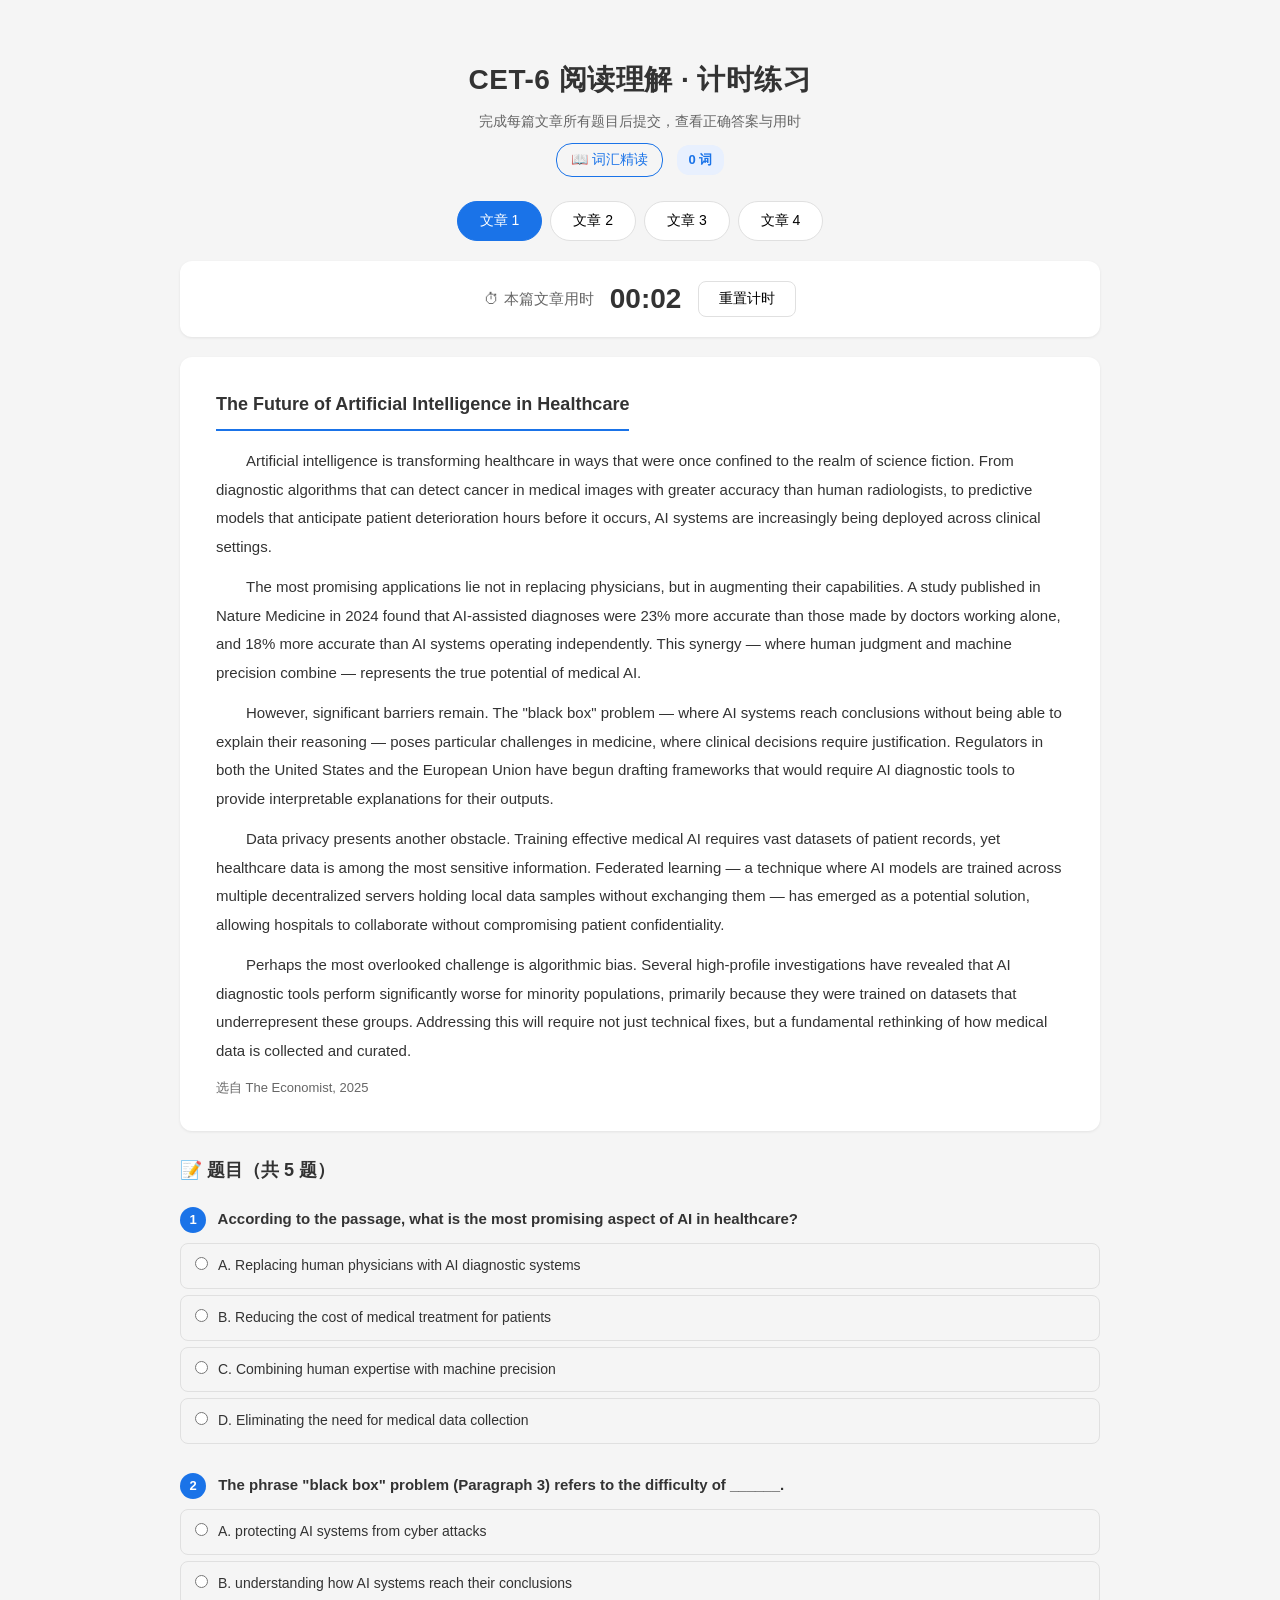
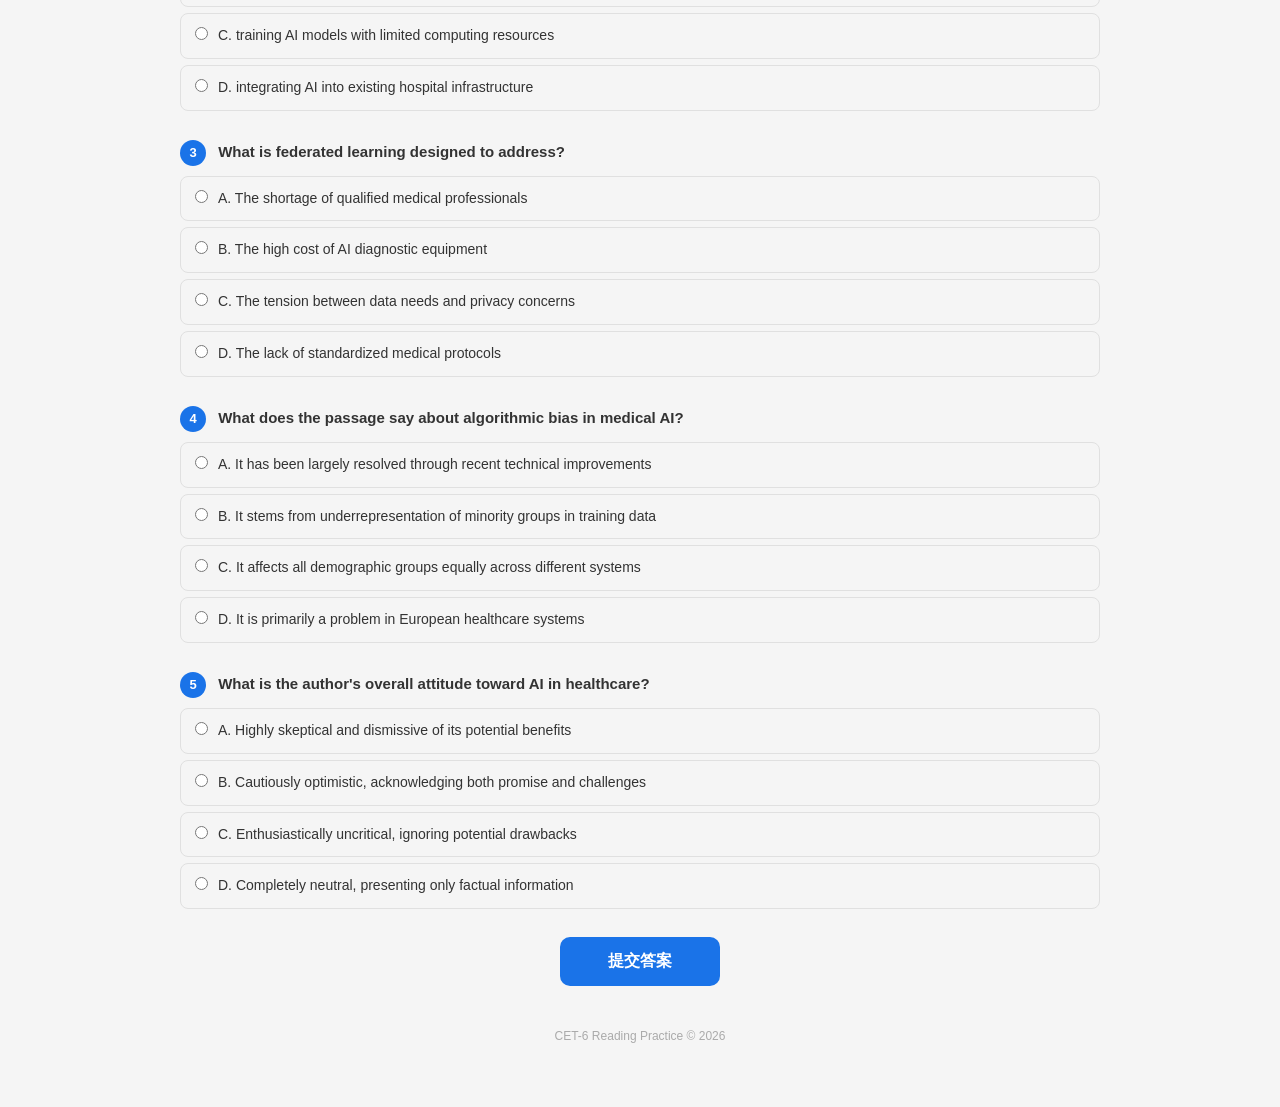
==== index.html @ 647959d6 "CET-6 词汇阅读 + 阅读理解练习 — 18篇文章，生词本，默写引擎" ====
<!DOCTYPE html>
<html lang="zh-CN">
<head>
<meta charset="UTF-8">
<meta name="viewport" content="width=device-width, initial-scale=1.0">
<title>CET-6 阅读理解练习</title>
<link rel="stylesheet" href="common.css">
<style>
  :root {
    --bg: #f5f5f5;
    --card-bg: #ffffff;
    --text: #333333;
    --text-secondary: #666666;
    --border: #e0e0e0;
    --accent: #1a73e8;
    --accent-hover: #1557b0;
    --correct: #0d904f;
    --wrong: #d93025;
    --correct-bg: #e6f4ea;
    --wrong-bg: #fce8e6;
    --timer-bg: #fafafa;
    --shadow: 0 1px 3px rgba(0,0,0,0.08);
    --shadow-lg: 0 4px 16px rgba(0,0,0,0.12);
    --accent-light: #e8f0fe;
    --radius-sm: 8px;
    --transition: 0.15s;
  }

  body {
    font-family: -apple-system, BlinkMacSystemFont, "Segoe UI", "PingFang SC", "Hiragino Sans GB", "Microsoft YaHei", sans-serif;
    background: var(--bg);
    color: var(--text);
    line-height: 1.7;
    min-height: 100vh;
  }

  .container {
    max-width: 960px;
    margin: 0 auto;
    padding: 24px 20px 60px;
  }

  /* Header */
  .header {
    text-align: center;
    padding: 32px 0 24px;
  }
  .header h1 {
    font-size: 28px;
    font-weight: 700;
    color: var(--text);
    letter-spacing: 0.5px;
  }
  .header p {
    color: var(--text-secondary);
    margin-top: 6px;
    font-size: 14px;
  }

  /* Passage Selector */
  .passage-tabs {
    display: flex;
    gap: 8px;
    margin-bottom: 20px;
    flex-wrap: wrap;
    justify-content: center;
  }
  .passage-tab {
    padding: 10px 22px;
    border: 1px solid var(--border);
    border-radius: 20px;
    background: var(--card-bg);
    cursor: pointer;
    font-size: 14px;
    font-weight: 500;
    transition: all 0.15s;
    white-space: nowrap;
  }
  .passage-tab:hover { border-color: var(--accent); color: var(--accent); }
  .passage-tab.active { background: var(--accent); color: #fff; border-color: var(--accent); }
  .passage-tab.done { border-color: var(--correct); color: var(--correct); }
  .passage-tab.done.active { background: var(--correct); color: #fff; border-color: var(--correct); }

  /* Timer Bar */
  .timer-bar {
    display: flex;
    align-items: center;
    justify-content: center;
    gap: 12px;
    padding: 14px 20px;
    background: var(--card-bg);
    border-radius: 12px;
    box-shadow: var(--shadow);
    margin-bottom: 20px;
    font-size: 15px;
    color: var(--text-secondary);
  }
  .timer-bar .time {
    font-size: 28px;
    font-weight: 700;
    color: var(--text);
    font-variant-numeric: tabular-nums;
    min-width: 80px;
    text-align: center;
  }
  .timer-bar .time.warning { color: #e37400; }
  .timer-bar .time.danger { color: var(--wrong); }
  .timer-bar button {
    padding: 8px 20px;
    border: 1px solid var(--border);
    border-radius: 8px;
    background: var(--card-bg);
    cursor: pointer;
    font-size: 14px;
    transition: all 0.15s;
  }
  .timer-bar button:hover { background: #f0f0f0; }
  .timer-bar button.primary {
    background: var(--accent);
    color: #fff;
    border-color: var(--accent);
    font-weight: 600;
  }
  .timer-bar button.primary:hover { background: var(--accent-hover); }

  /* Passage Card */
  .card {
    background: var(--card-bg);
    border-radius: 12px;
    box-shadow: var(--shadow);
    padding: 32px 36px;
    margin-bottom: 24px;
  }
  .card h2 {
    font-size: 18px;
    margin-bottom: 16px;
    color: var(--text);
    border-bottom: 2px solid var(--accent);
    padding-bottom: 10px;
    display: inline-block;
  }
  .passage-text {
    font-size: 15px;
    line-height: 1.9;
    color: var(--text);
  }
  .passage-text p { margin-bottom: 12px; text-indent: 2em; }

  /* Questions */
  .questions-title {
    font-size: 18px;
    font-weight: 700;
    margin-bottom: 20px;
    color: var(--text);
  }
  .question {
    margin-bottom: 28px;
  }
  .question .q-header {
    font-size: 15px;
    font-weight: 600;
    margin-bottom: 10px;
    color: var(--text);
  }
  .question .q-header .q-num {
    display: inline-block;
    width: 26px;
    height: 26px;
    line-height: 26px;
    text-align: center;
    background: var(--accent);
    color: #fff;
    border-radius: 50%;
    font-size: 13px;
    margin-right: 8px;
    vertical-align: middle;
  }
  .options { list-style: none; }
  .options li {
    margin-bottom: 6px;
  }
  .options label {
    display: flex;
    align-items: flex-start;
    padding: 10px 14px;
    border: 1px solid var(--border);
    border-radius: 8px;
    cursor: pointer;
    transition: all 0.12s;
    font-size: 14px;
  }
  .options label:hover { background: #f8f9fa; border-color: #ccc; }
  .options input[type="radio"] { margin-right: 10px; margin-top: 3px; flex-shrink: 0; accent-color: var(--accent); }
  .options input[type="radio"]:checked + span { font-weight: 500; }

  /* Answered states */
  .options label.correct-answer {
    border-color: var(--correct) !important;
    background: var(--correct-bg) !important;
  }
  .options label.wrong-answer {
    border-color: var(--wrong) !important;
    background: var(--wrong-bg) !important;
  }
  .options label.user-wrong {
    border-color: var(--wrong) !important;
    background: var(--wrong-bg) !important;
  }

  /* Result badge */
  .q-result {
    display: inline-block;
    font-size: 12px;
    font-weight: 700;
    margin-left: 8px;
    padding: 2px 10px;
    border-radius: 10px;
  }
  .q-result.correct { color: var(--correct); background: var(--correct-bg); }
  .q-result.wrong { color: var(--wrong); background: var(--wrong-bg); }

  /* Score Summary */
  .score-summary {
    display: none;
    text-align: center;
    padding: 28px;
    margin-bottom: 24px;
    background: var(--card-bg);
    border-radius: 12px;
    box-shadow: var(--shadow);
  }
  .score-summary.show { display: block; }
  .score-summary .big-score {
    font-size: 56px;
    font-weight: 800;
    line-height: 1;
  }
  .score-summary .big-score.good { color: var(--correct); }
  .score-summary .big-score.ok { color: #e37400; }
  .score-summary .big-score.bad { color: var(--wrong); }
  .score-summary .meta {
    margin-top: 8px;
    color: var(--text-secondary);
    font-size: 14px;
  }
  .score-summary .meta span { margin: 0 12px; }

  .disabled-radio { pointer-events: none; }

  .footer {
    text-align: center;
    color: #aaa;
    font-size: 12px;
    margin-top: 40px;
  }

  /* ── Header nav ── */
  .header-nav {
    margin-top: 10px;
    display: flex;
    align-items: center;
    justify-content: center;
    gap: 14px;
  }
  .header-nav a {
    color: var(--accent);
    text-decoration: none;
    font-size: 14px;
    font-weight: 500;
    padding: 4px 14px;
    border: 1px solid var(--accent);
    border-radius: 16px;
    transition: all 0.15s;
  }
  .header-nav a:hover { background: var(--accent); color: #fff; }
  .vocab-badge {
    background: #e8f0fe;
    color: var(--accent);
    font-size: 13px;
    padding: 4px 12px;
    border-radius: 12px;
    font-weight: 600;
  }

  /* ── Vocab-marked words in passages ── */
  .vocab-marked {
    background: #fff9c4;
    border-bottom: 1px dashed #f9a825;
    cursor: pointer;
    padding: 0 1px;
    border-radius: 2px;
    transition: background 0.15s;
  }
  .vocab-marked:hover { background: #fff176; }
</style>
</head>
<body>

<div class="container">
  <div class="header">
    <h1>CET-6 阅读理解 · 计时练习</h1>
    <p>完成每篇文章所有题目后提交，查看正确答案与用时</p>
    <div class="header-nav">
      <a href="cet6-vocabulary.html">📖 词汇精读</a>
      <span class="vocab-badge" id="headerVocabCount">0 词</span>
    </div>
  </div>

  <div class="passage-tabs" id="passageTabs"></div>

  <div class="timer-bar">
    <span>⏱ 本篇文章用时</span>
    <span class="time" id="timer">00:00</span>
    <button id="resetTimerBtn">重置计时</button>
  </div>

  <div id="passageArea"></div>

  <div class="score-summary" id="scoreSummary">
    <div class="big-score" id="bigScore">0/5</div>
    <div class="meta">
      正确率 <span id="accuracy">0%</span>
      <span>|</span>
      用时 <span id="timeUsed">00:00</span>
    </div>
  </div>

  <div id="questionsArea"></div>

  <div style="text-align:center; margin-top: 24px;" id="actionArea">
    <button class="primary" id="submitBtn" style="
      padding: 14px 48px;
      background: var(--accent);
      color: #fff;
      border: none;
      border-radius: 10px;
      font-size: 16px;
      font-weight: 700;
      cursor: pointer;
      transition: all 0.15s;
    " onmouseover="this.style.background='var(--accent-hover)'" onmouseout="this.style.background='var(--accent)'">
      提交答案
    </button>
  </div>

  <div class="footer">CET-6 Reading Practice &copy; 2026</div>

  <!-- Context Menu -->
  <div class="context-menu" id="contextMenu">
    <div class="menu-item" id="menuAddWord">➕ 添加到生词本</div>
    <div class="menu-divider"></div>
    <div class="menu-item" id="menuLookup">🔍 查词典 (必应)</div>
  </div>

  <!-- Toast -->
  <div class="toast" id="toast"></div>
</div>

<script>
// ==================== DATA ====================
const passages = [
  {
    id: 1,
    title: "The Future of Artificial Intelligence in Healthcare",
    source: "选自 The Economist, 2025",
    text: `
      <p>Artificial intelligence is transforming healthcare in ways that were once confined to the realm of science fiction. From diagnostic algorithms that can detect cancer in medical images with greater accuracy than human radiologists, to predictive models that anticipate patient deterioration hours before it occurs, AI systems are increasingly being deployed across clinical settings.</p>
      <p>The most promising applications lie not in replacing physicians, but in augmenting their capabilities. A study published in Nature Medicine in 2024 found that AI-assisted diagnoses were 23% more accurate than those made by doctors working alone, and 18% more accurate than AI systems operating independently. This synergy — where human judgment and machine precision combine — represents the true potential of medical AI.</p>
      <p>However, significant barriers remain. The "black box" problem — where AI systems reach conclusions without being able to explain their reasoning — poses particular challenges in medicine, where clinical decisions require justification. Regulators in both the United States and the European Union have begun drafting frameworks that would require AI diagnostic tools to provide interpretable explanations for their outputs.</p>
      <p>Data privacy presents another obstacle. Training effective medical AI requires vast datasets of patient records, yet healthcare data is among the most sensitive information. Federated learning — a technique where AI models are trained across multiple decentralized servers holding local data samples without exchanging them — has emerged as a potential solution, allowing hospitals to collaborate without compromising patient confidentiality.</p>
      <p>Perhaps the most overlooked challenge is algorithmic bias. Several high-profile investigations have revealed that AI diagnostic tools perform significantly worse for minority populations, primarily because they were trained on datasets that underrepresent these groups. Addressing this will require not just technical fixes, but a fundamental rethinking of how medical data is collected and curated.</p>
    `,
    questions: [
      {
        id: 1,
        stem: "According to the passage, what is the most promising aspect of AI in healthcare?",
        options: [
          "A. Replacing human physicians with AI diagnostic systems",
          "B. Reducing the cost of medical treatment for patients",
          "C. Combining human expertise with machine precision",
          "D. Eliminating the need for medical data collection"
        ],
        answer: 2
      },
      {
        id: 2,
        stem: "The phrase \"black box\" problem (Paragraph 3) refers to the difficulty of ______.",
        options: [
          "A. protecting AI systems from cyber attacks",
          "B. understanding how AI systems reach their conclusions",
          "C. training AI models with limited computing resources",
          "D. integrating AI into existing hospital infrastructure"
        ],
        answer: 1
      },
      {
        id: 3,
        stem: "What is federated learning designed to address?",
        options: [
          "A. The shortage of qualified medical professionals",
          "B. The high cost of AI diagnostic equipment",
          "C. The tension between data needs and privacy concerns",
          "D. The lack of standardized medical protocols"
        ],
        answer: 2
      },
      {
        id: 4,
        stem: "What does the passage say about algorithmic bias in medical AI?",
        options: [
          "A. It has been largely resolved through recent technical improvements",
          "B. It stems from underrepresentation of minority groups in training data",
          "C. It affects all demographic groups equally across different systems",
          "D. It is primarily a problem in European healthcare systems"
        ],
        answer: 1
      },
      {
        id: 5,
        stem: "What is the author's overall attitude toward AI in healthcare?",
        options: [
          "A. Highly skeptical and dismissive of its potential benefits",
          "B. Cautiously optimistic, acknowledging both promise and challenges",
          "C. Enthusiastically uncritical, ignoring potential drawbacks",
          "D. Completely neutral, presenting only factual information"
        ],
        answer: 1
      }
    ]
  },
  {
    id: 2,
    title: "The Decline of Third Places and Modern Loneliness",
    source: "选自 The Atlantic, 2025",
    text: `
      <p>In 1989, sociologist Ray Oldenburg coined the term "third place" to describe social surroundings separate from the two usual social environments of home ("first place") and the workplace ("second place"). These were places like cafes, barbershops, bookstores, pubs, and community centers — locations where people could gather informally, where conversation was the main activity, and where social leveling occurred regardless of status or class.</p>
      <p>Three decades later, third places are in steep decline. The rise of e-commerce has shuttered independent bookstores and record shops. Streaming services have emptied movie theaters. Food delivery apps mean fewer people eat in restaurants. Even coffee shops — perhaps the most resilient third place — have increasingly become spaces where individuals sit alone with laptops, headphones on, functionally alone together.</p>
      <p>The consequences of this decline extend far beyond nostalgia. Research from the Harvard Study of Adult Development, which has tracked participants for over 80 years, consistently identifies social connection as the single strongest predictor of happiness and longevity. A 2023 meta-analysis published in BMC Public Health found that individuals with strong social ties had a 50% higher likelihood of survival over the study periods compared to those with weaker connections — an effect comparable to quitting smoking.</p>
      <p>What makes third places uniquely valuable is their informality. Unlike scheduled social activities — dinner parties, team sports, book clubs — third places require no planning, no invitations, and no obligation. You simply show up. This low barrier to entry makes them especially important for those who might otherwise struggle to maintain social connections: the elderly, newcomers to a city, remote workers, and people living alone.</p>
      <p>Efforts to revive third places have met with mixed success. Some cities have invested in public plazas, community gardens, and pedestrian-friendly streets. Private initiatives, like the "Third Place Project" in Portland, Oregon, offer grants to small businesses that agree to host free community events. But experts argue that the deeper challenge is cultural: in an era of personalized entertainment, on-demand delivery, and digital communication, the simple act of showing up somewhere with no purpose other than being around others has come to feel almost radical.</p>
    `,
    questions: [
      {
        id: 1,
        stem: "According to the passage, which of the following is a defining characteristic of a \"third place\"?",
        options: [
          "A. It requires membership or formal registration",
          "B. It serves as an alternative to the workplace",
          "C. It facilitates informal social interaction across social classes",
          "D. It operates primarily as a commercial establishment"
        ],
        answer: 2
      },
      {
        id: 2,
        stem: "What does the Harvard study suggest about social connection?",
        options: [
          "A. It is less important for health than diet and exercise",
          "B. It is strongly correlated with both happiness and lifespan",
          "C. It primarily benefits older adults rather than younger people",
          "D. It has become more important in the digital age"
        ],
        answer: 1
      },
      {
        id: 3,
        stem: "Why are third places described as having a \"low barrier to entry\"?",
        options: [
          "A. They are typically free of charge for all visitors",
          "B. They require no advance planning, invitations, or obligations",
          "C. They are legally required to be accessible to disabled people",
          "D. They usually offer discounted services to regular customers"
        ],
        answer: 1
      },
      {
        id: 4,
        stem: "What does the author identify as the \"deeper challenge\" in reviving third places?",
        options: [
          "A. Insufficient government funding for public spaces",
          "B. Resistance from commercial property developers",
          "C. A cultural shift toward solitary, on-demand lifestyles",
          "D. The declining population in urban areas"
        ],
        answer: 2
      },
      {
        id: 5,
        stem: "The author mentions coffee shops where people sit \"functionally alone together\" to illustrate ______.",
        options: [
          "A. the failure of modern architecture to promote socializing",
          "B. the transformation of a traditional third place into a solitary space",
          "C. the increasing popularity of remote work in urban areas",
          "D. the economic pressures facing small business owners"
        ],
        answer: 1
      }
    ]
  },
  {
    id: 3,
    title: "The Psychology of Decision Fatigue",
    source: "选自 Scientific American, 2024",
    text: `
      <p>In 2011, researchers at Ben-Gurion University analyzed over 1,100 parole decisions made by Israeli judges and discovered a striking pattern: prisoners who appeared early in the morning were granted parole about 65% of the time, while those who appeared late in the day were paroled at a rate near zero. The deciding factor, the researchers concluded, was not the severity of the crime or the prisoner's behavior, but the judges' mental fatigue.</p>
      <p>This phenomenon, known as decision fatigue, describes the deteriorating quality of decisions made by an individual after a long session of decision-making. Each choice we make — from what to eat for breakfast to whether to approve a budget — depletes a finite cognitive resource. As this resource is exhausted, we begin to either make poor decisions or avoid making decisions altogether, defaulting to the path of least resistance.</p>
      <p>The implications extend far beyond the courtroom. A study of consumer behavior found that shoppers who had already made numerous purchasing decisions performed worse on math tests and were more likely to choose sugary snacks over healthy alternatives. Similarly, executives who schedule important meetings for late afternoon may be unknowingly compromising their judgment on critical business decisions.</p>
      <p>Not all decisions are equally draining. Research distinguishes between "deliberative" decisions, which require careful weighing of trade-offs, and "implemental" decisions, which simply involve executing a previously made choice. It's the former — the decisions that force us to compare options and anticipate consequences — that exact the heaviest cognitive toll.</p>
      <p>Strategies for managing decision fatigue range from the individual to the institutional. On a personal level, establishing routines for low-stakes decisions (what to wear, what to eat) preserves cognitive resources for higher-stakes choices. Some organizations have restructured workflows so that critical decisions are made in the morning when mental energy is highest. Perhaps most effectively, leaders can reduce the total number of decisions they make by delegating, automating, or simply eliminating unnecessary choices — a practice Steve Jobs famously adopted by wearing the same outfit every day.</p>
    `,
    questions: [
      {
        id: 1,
        stem: "What did the Israeli judges study reveal about parole decisions?",
        options: [
          "A. Judges became more lenient as the day progressed",
          "B. The timing of the hearing strongly influenced the outcome",
          "C. Prisoners with longer sentences were more likely to be paroled",
          "D. Morning hearings involved more serious criminal cases"
        ],
        answer: 1
      },
      {
        id: 2,
        stem: "The passage suggests that when people experience decision fatigue, they tend to ______.",
        options: [
          "A. seek advice from others before making choices",
          "B. make faster but equally accurate decisions",
          "C. either make poor choices or avoid deciding altogether",
          "D. become more analytical about their remaining options"
        ],
        answer: 2
      },
      {
        id: 3,
        stem: "What is the difference between \"deliberative\" and \"implemental\" decisions?",
        options: [
          "A. Deliberative decisions are made by groups, implemental by individuals",
          "B. Deliberative decisions involve weighing trade-offs, implemental ones execute prior choices",
          "C. Deliberative decisions are more common in business, implemental in daily life",
          "D. Deliberative decisions are faster to make than implemental ones"
        ],
        answer: 1
      },
      {
        id: 4,
        stem: "The example of Steve Jobs wearing the same outfit every day demonstrates ______.",
        options: [
          "A. the importance of personal branding in leadership",
          "B. a strategy to eliminate unnecessary daily decisions",
          "C. the negative effects of decision fatigue on creativity",
          "D. an unusual personal habit with no practical benefit"
        ],
        answer: 1
      },
      {
        id: 5,
        stem: "Which of the following best summarizes the main idea of the passage?",
        options: [
          "A. Judges should be required to take more breaks during working hours",
          "B. Decision-making ability is a fixed trait that cannot be improved",
          "C. The quality of decisions deteriorates with mental fatigue, but strategies exist to manage this",
          "D. Important decisions should always be delegated to multiple people"
        ],
        answer: 2
      }
    ]
  },
  {
    id: 4,
    title: "Rewilding: Letting Nature Heal Itself",
    source: "选自 National Geographic, 2025",
    text: `
      <p>In 1995, eight wolves were released into Yellowstone National Park after a 70-year absence. What happened next surprised even the ecologists who had lobbied for the reintroduction. The wolves not only controlled the elk population — which had been overgrazing the park's vegetation — but triggered a cascade of ecological changes that transformed the entire landscape. Riverbank trees regenerated, stabilizing eroding streams. Beavers returned, building dams that created wetland habitats. Bird species that had not been seen in decades reappeared.</p>
      <p>This dramatic recovery exemplifies the philosophy of rewilding: the large-scale restoration of ecosystems to the point where nature can take care of itself. Unlike traditional conservation, which often focuses on preserving specific species or habitats in their current state, rewilding aims to restore natural processes — predation, migration, flooding, fire — and then step back.</p>
      <p>Europe has emerged as an unexpected leader in rewilding. Since 2000, the continent has gained an area of wild land larger than Portugal, much of it on abandoned farmland. In Romania's Carpathian Mountains, the largest population of European bison — a species that nearly went extinct in the 1920s — now roams freely. In Croatia, the removal of dams along the Mrežnica River has revived fish populations and attracted tourists to what was a declining rural region.</p>
      <p>Yet rewilding is not without controversy. Farmers in several European countries have protested the return of wolves, which occasionally prey on livestock. In Scotland, proposals to reintroduce lynx have faced fierce opposition from sheep farmers. Proponents argue that compensation schemes and improved livestock protection can mitigate these conflicts, but the tension between agricultural interests and ecological restoration remains a persistent challenge.</p>
      <p>The most ambitious rewilding proposals go beyond individual species reintroduction. Pleistocene rewilding advocates for restoring ecosystems to their pre-human state by introducing proxy species — close relatives or ecological equivalents of extinct megafauna. A controversial proposal to introduce African elephants and lions to parts of the American Great Plains as proxies for mammoths and saber-toothed cats has been debated in conservation circles for decades. While most ecologists view such proposals as impractical and risky, they reflect a provocative question at the heart of the rewilding movement: how far back should we turn the ecological clock?</p>
    `,
    questions: [
      {
        id: 1,
        stem: "What was an unexpected result of reintroducing wolves to Yellowstone?",
        options: [
          "A. The wolf population grew too quickly to be managed",
          "B. The elk population migrated out of the park entirely",
          "C. A chain of ecological improvements transformed the landscape",
          "D. Tourism to the park declined due to safety concerns"
        ],
        answer: 2
      },
      {
        id: 2,
        stem: "How does rewilding differ from traditional conservation, according to the passage?",
        options: [
          "A. Rewilding focuses on individual species rather than entire ecosystems",
          "B. Rewilding aims to restore natural processes and then let nature self-manage",
          "C. Rewilding requires more ongoing human intervention than traditional methods",
          "D. Rewilding is primarily concerned with preserving genetic diversity"
        ],
        answer: 1
      },
      {
        id: 3,
        stem: "What evidence does the passage provide of rewilding's success in Europe?",
        options: [
          "A. The complete elimination of human-wildlife conflicts",
          "B. An increase in wild land area and the recovery of species like the European bison",
          "C. The replacement of traditional farming with wildlife tourism",
          "D. The reintroduction of large predators to every European country"
        ],
        answer: 1
      },
      {
        id: 4,
        stem: "What is the main source of opposition to rewilding mentioned in the passage?",
        options: [
          "A. Scientific skepticism about ecological theories",
          "B. Lack of government funding for restoration projects",
          "C. Conflicts with agricultural and farming interests",
          "D. International disagreements over land ownership"
        ],
        answer: 2
      },
      {
        id: 5,
        stem: "The author mentions the proposal to introduce African elephants to the American Great Plains as an example of ______.",
        options: [
          "A. a practical and widely supported rewilding initiative",
          "B. a controversial idea that pushes rewilding philosophy to its extreme",
          "C. a successful case study in Pleistocene rewilding",
          "D. the type of project most ecologists enthusiastically endorse"
        ],
        answer: 1
      }
    ]
  }
];

// ==================== STATE ====================
let currentPassageIdx = 0;
let timers = passages.map(() => ({ seconds: 0, running: false, interval: null }));
let submitted = passages.map(() => false);
let userAnswers = passages.map(() => ({}));

// ==================== RENDER ====================
const passageTabs = document.getElementById('passageTabs');
const passageArea = document.getElementById('passageArea');
const questionsArea = document.getElementById('questionsArea');
const timerEl = document.getElementById('timer');
const submitBtn = document.getElementById('submitBtn');
const scoreSummary = document.getElementById('scoreSummary');
const actionArea = document.getElementById('actionArea');

function renderTabs() {
  passageTabs.innerHTML = passages.map((p, i) => {
    let cls = 'passage-tab';
    if (i === currentPassageIdx) cls += ' active';
    if (submitted[i]) cls += ' done';
    return `<button class="${cls}" data-idx="${i}">${submitted[i] ? '✓ ' : ''}文章 ${i + 1}</button>`;
  }).join('');
}

function formatTime(seconds) {
  const m = Math.floor(seconds / 60);
  const s = seconds % 60;
  return String(m).padStart(2, '0') + ':' + String(s).padStart(2, '0');
}

function renderPassage() {
  const p = passages[currentPassageIdx];
  passageArea.innerHTML = `
    <div class="card">
      <h2>${p.title}</h2>
      <div class="passage-text">${p.text.trim()}</div>
      <p style="margin-top:12px; color:var(--text-secondary); font-size:13px;">${p.source}</p>
    </div>
  `;
}

function renderQuestions() {
  const p = passages[currentPassageIdx];
  const saved = userAnswers[currentPassageIdx];
  const done = submitted[currentPassageIdx];

  if (done) {
    // Show questions with correct/incorrect highlighting
    questionsArea.innerHTML = `
      <div class="questions-title">📝 题目（共 ${p.questions.length} 题）</div>
      ${p.questions.map((q, qi) => {
        const userAns = saved[q.id];
        const correct = p.questions[qi].answer;
        const isCorrect = userAns === correct;
        return `
          <div class="question">
            <div class="q-header">
              <span class="q-num">${qi + 1}</span>
              ${q.stem}
              <span class="q-result ${isCorrect ? 'correct' : 'wrong'}">${isCorrect ? '✓ 正确' : '✗ 错误'}</span>
            </div>
            <ul class="options disabled-radio">
              ${q.options.map((opt, oi) => {
                let cls = '';
                if (oi === correct) cls = 'correct-answer';
                if (oi === userAns && !isCorrect) cls = 'user-wrong';
                return `
                  <li>
                    <label class="${cls}">
                      <input type="radio" disabled ${oi === userAns ? 'checked' : ''}>
                      <span>${opt}</span>
                      ${oi === correct ? '<span style="margin-left:auto;font-weight:700;font-size:12px;color:var(--correct)">← 正确答案</span>' : ''}
                    </label>
                  </li>`;
              }).join('')}
            </ul>
          </div>`;
      }).join('')}
    `;
    submitBtn.textContent = '重新作答';
    submitBtn.style.display = 'inline-block';
  } else {
    questionsArea.innerHTML = `
      <div class="questions-title">📝 题目（共 ${p.questions.length} 题）</div>
      ${p.questions.map((q, qi) => `
        <div class="question">
          <div class="q-header">
            <span class="q-num">${qi + 1}</span>
            ${q.stem}
          </div>
          <ul class="options">
            ${q.options.map((opt, oi) => `
              <li>
                <label>
                  <input type="radio" name="q${q.id}" value="${oi}" ${saved[q.id] === oi ? 'checked' : ''} data-qid="${q.id}" data-oidx="${oi}">
                  <span>${opt}</span>
                </label>
              </li>`).join('')}
          </ul>
        </div>
      `).join('')}
    `;
    submitBtn.textContent = '提交答案';
    submitBtn.style.display = 'inline-block';

    // Attach event listeners to radio buttons
    questionsArea.querySelectorAll('input[type="radio"]').forEach(radio => {
      radio.addEventListener('change', function() {
        const qid = parseInt(this.dataset.qid);
        const oidx = parseInt(this.dataset.oidx);
        userAnswers[currentPassageIdx][qid] = oidx;
      });
    });
  }
}

function updateTimerDisplay() {
  const s = timers[currentPassageIdx].seconds;
  timerEl.textContent = formatTime(s);
  timerEl.className = 'time';
  if (s > 900) timerEl.classList.add('danger');      // > 15 min
  else if (s > 600) timerEl.classList.add('warning'); // > 10 min
}

function renderScore() {
  if (!submitted[currentPassageIdx]) {
    scoreSummary.classList.remove('show');
    return;
  }
  const p = passages[currentPassageIdx];
  const saved = userAnswers[currentPassageIdx];
  let correct = 0;
  p.questions.forEach(q => {
    if (saved[q.id] === q.answer) correct++;
  });
  const total = p.questions.length;
  const pct = Math.round((correct / total) * 100);

  scoreSummary.classList.add('show');
  const big = document.getElementById('bigScore');
  big.textContent = correct + '/' + total;
  big.className = 'big-score ' + (pct >= 80 ? 'good' : pct >= 60 ? 'ok' : 'bad');
  document.getElementById('accuracy').textContent = pct + '%';
  document.getElementById('timeUsed').textContent = formatTime(timers[currentPassageIdx].seconds);
}

function renderAll() {
  renderTabs();
  renderPassage();
  renderQuestions();
  updateTimerDisplay();
  renderScore();
}

// ==================== TIMER ====================
function startTimer(idx) {
  if (timers[idx].running) return;
  timers[idx].running = true;
  timers[idx].interval = setInterval(() => {
    timers[idx].seconds++;
    if (idx === currentPassageIdx) updateTimerDisplay();
  }, 1000);
}

function stopTimer(idx) {
  timers[idx].running = false;
  if (timers[idx].interval) {
    clearInterval(timers[idx].interval);
    timers[idx].interval = null;
  }
}

function resetTimer() {
  stopTimer(currentPassageIdx);
  timers[currentPassageIdx].seconds = 0;
  updateTimerDisplay();
  if (!submitted[currentPassageIdx]) startTimer(currentPassageIdx);
}

// ==================== ACTIONS ====================
function switchPassage(idx) {
  if (idx === currentPassageIdx) return;
  stopTimer(currentPassageIdx);
  currentPassageIdx = idx;
  if (!submitted[currentPassageIdx]) startTimer(currentPassageIdx);
  renderAll();
  window.scrollTo({ top: 0, behavior: 'smooth' });
}

function submitPassage() {
  const p = passages[currentPassageIdx];
  if (submitted[currentPassageIdx]) {
    // Re-do: clear submission
    submitted[currentPassageIdx] = false;
    userAnswers[currentPassageIdx] = {};
    timers[currentPassageIdx].seconds = 0;
    renderAll();
    startTimer(currentPassageIdx);
    return;
  }

  // Check all questions answered
  const saved = userAnswers[currentPassageIdx];
  const unanswered = p.questions.filter(q => saved[q.id] === undefined);
  if (unanswered.length > 0) {
    alert(`还有 ${unanswered.length} 道题未作答，请完成所有题目后再提交。`);
    return;
  }

  submitted[currentPassageIdx] = true;
  stopTimer(currentPassageIdx);
  renderAll();
  window.scrollTo({ top: 0, behavior: 'smooth' });

  // Update memory: save progress
  saveProgress();
}

// ==================== PERSISTENCE ====================
function saveProgress() {
  const data = {
    submitted,
    userAnswers,
    timers: timers.map(t => ({ seconds: t.seconds })),
    currentPassageIdx
  };
  localStorage.setItem('cet6-reading-progress', JSON.stringify(data));
}

function loadProgress() {
  try {
    const raw = localStorage.getItem('cet6-reading-progress');
    if (!raw) return;
    const data = JSON.parse(raw);
    if (data.submitted) submitted = data.submitted;
    if (data.userAnswers) userAnswers = data.userAnswers;
    if (data.timers) data.timers.forEach((t, i) => { if (timers[i]) timers[i].seconds = t.seconds || 0; });
    if (data.currentPassageIdx !== undefined) currentPassageIdx = data.currentPassageIdx;
  } catch (e) { /* ignore corrupt data */ }
}

// ==================== EVENTS ====================
passageTabs.addEventListener('click', function(e) {
  const tab = e.target.closest('.passage-tab');
  if (!tab) return;
  const idx = parseInt(tab.dataset.idx);
  switchPassage(idx);
});

submitBtn.addEventListener('click', submitPassage);
document.getElementById('resetTimerBtn').addEventListener('click', resetTimer);

// Keyboard shortcuts
document.addEventListener('keydown', function(e) {
  if (e.ctrlKey && e.key === 'Enter') {
    e.preventDefault();
    submitPassage();
  }
});

// ==================== VOCABULARY INTEGRATION ====================
const VOCAB_KEY = 'cet6_vocabulary';
let vocabStore = {};

function loadVocabStore() {
  try {
    vocabStore = JSON.parse(localStorage.getItem(VOCAB_KEY)) || {};
  } catch (e) { vocabStore = {}; }
}

function saveVocabStore() {
  localStorage.setItem(VOCAB_KEY, JSON.stringify(vocabStore));
}

function addVocabWord(word, article) {
  const key = word.toLowerCase();
  if (vocabStore[key]) {
    showToast(`"${word}" 已在生词本中`);
    return false;
  }
  vocabStore[key] = {
    word: word,
    note: '',
    article: article || '阅读',
    addedAt: new Date().toISOString()
  };
  saveVocabStore();
  highlightVocabInPassage();
  updateVocabBadge();
  showToast(`已添加 "${word}" → 生词本`);
  return true;
}

function removeVocabWord(word) {
  const key = word.toLowerCase();
  if (vocabStore[key]) {
    delete vocabStore[key];
    saveVocabStore();
    renderPassage();  // re-render to remove highlights
    renderQuestions();
    if (submitted[currentPassageIdx]) {
      // Keep showing results
    }
    updateVocabBadge();
    showToast(`已移除 "${word}"`);
  }
}

function updateVocabBadge() {
  const count = Object.keys(vocabStore).length;
  const badge = document.getElementById('headerVocabCount');
  if (badge) badge.textContent = count + ' 词';
}

// ── Right-click word detection (same logic as vocabulary page) ──
function getWordAtPoint(e) {
  let range;
  if (document.caretPositionFromPoint) {
    const pos = document.caretPositionFromPoint(e.clientX, e.clientY);
    if (pos && pos.offsetNode && pos.offsetNode.nodeType === Node.TEXT_NODE) {
      range = document.createRange();
      range.setStart(pos.offsetNode, pos.offset);
      range.setEnd(pos.offsetNode, pos.offset);
    }
  } else if (document.caretRangeFromPoint) {
    range = document.caretRangeFromPoint(e.clientX, e.clientY);
  }
  if (!range) return '';
  const textNode = range.startContainer;
  const offset = range.startOffset;
  const text = textNode.textContent;
  if (!text) return '';
  let start = offset, end = offset;
  while (start > 0 && /\w/.test(text[start - 1])) start--;
  while (end < text.length && /\w/.test(text[end])) end++;
  const word = text.slice(start, end).trim();
  if (word.length < 2 || word.length > 40) return '';
  if (!/[a-zA-Z]/.test(word)) return '';
  return word;
}

// ── Context Menu ──
let contextWord = '';
const ctxMenu = document.getElementById('contextMenu');

document.addEventListener('contextmenu', function(e) {
  const passageEl = e.target.closest('.passage-text');
  if (!passageEl) { ctxMenu.style.display = 'none'; return; }
  const word = getWordAtPoint(e);
  if (!word) { ctxMenu.style.display = 'none'; return; }
  e.preventDefault();
  contextWord = word;

  // Update menu item text based on whether word is already in vocab
  const addItem = document.getElementById('menuAddWord');
  if (vocabStore[word.toLowerCase()]) {
    addItem.textContent = '✕ 从生词本移除';
  } else {
    addItem.textContent = '➕ 添加到生词本';
  }

  ctxMenu.style.display = 'block';
  ctxMenu.style.left = e.clientX + 'px';
  ctxMenu.style.top = e.clientY + 'px';
  const rect = ctxMenu.getBoundingClientRect();
  if (rect.right > window.innerWidth) ctxMenu.style.left = (e.clientX - rect.width) + 'px';
  if (rect.bottom > window.innerHeight) ctxMenu.style.top = (e.clientY - rect.height) + 'px';
});

document.addEventListener('click', function(e) {
  if (!ctxMenu.contains(e.target)) ctxMenu.style.display = 'none';
});

document.getElementById('menuAddWord').addEventListener('click', function() {
  ctxMenu.style.display = 'none';
  if (vocabStore[contextWord.toLowerCase()]) {
    removeVocabWord(contextWord);
  } else {
    const p = passages[currentPassageIdx];
    addVocabWord(contextWord, '阅读P' + (currentPassageIdx + 1));
  }
});

document.getElementById('menuLookup').addEventListener('click', function() {
  ctxMenu.style.display = 'none';
  window.open('https://cn.bing.com/dict/search?q=' + encodeURIComponent(contextWord), '_blank');
});

// ── Highlight vocab words in current passage ──
function highlightVocabInPassage() {
  const words = Object.keys(vocabStore);
  if (words.length === 0) return;

  const passageText = document.querySelector('.passage-text');
  if (!passageText) return;

  // Walk text nodes and wrap vocab words in spans
  const walker = document.createTreeWalker(passageText, NodeFilter.SHOW_TEXT, null, false);
  const textNodes = [];
  while (walker.nextNode()) textNodes.push(walker.currentNode);

  // Sort by length descending so longer words match first
  const sorted = words.slice().sort((a, b) => b.length - a.length);
  const escaped = sorted.map(w => w.replace(/[.*+?^${}()|[\]\\]/g, '\\$&'));
  const regex = new RegExp('\\b(' + escaped.join('|') + ')\\b', 'gi');

  textNodes.forEach(node => {
    // Skip nodes inside our own vocab-marked spans (check parent)
    if (node.parentNode.classList && node.parentNode.classList.contains('vocab-marked')) return;

    const text = node.textContent;
    regex.lastIndex = 0;
    if (!regex.test(text)) return;

    regex.lastIndex = 0;
    const fragment = document.createDocumentFragment();
    let lastIndex = 0, match;
    while ((match = regex.exec(text)) !== null) {
      if (match.index > lastIndex) {
        fragment.appendChild(document.createTextNode(text.slice(lastIndex, match.index)));
      }
      const span = document.createElement('span');
      span.className = 'vocab-marked';
      span.textContent = match[0];
      const note = vocabStore[match[0].toLowerCase()]?.note;
      span.title = note || '已收藏到生词本';
      span.dataset.word = match[0];
      fragment.appendChild(span);
      lastIndex = regex.lastIndex;
    }
    if (lastIndex < text.length) {
      fragment.appendChild(document.createTextNode(text.slice(lastIndex)));
    }
    node.parentNode.replaceChild(fragment, node);
  });
}

// ── Toast ──
let toastTimer = null;
function showToast(msg) {
  const toast = document.getElementById('toast');
  if (!toast) return;
  if (toastTimer) clearTimeout(toastTimer);
  toast.textContent = msg;
  toast.classList.add('show');
  toastTimer = setTimeout(() => toast.classList.remove('show'), 2200);
}

// ── Patch renderPassage to auto-highlight vocab words ──
const origRenderPassage = renderPassage;
renderPassage = function() {
  origRenderPassage();
  highlightVocabInPassage();
};

// ==================== INIT ====================
loadVocabStore();
loadProgress();
updateVocabBadge();
startTimer(currentPassageIdx);
renderAll();
</script>

</body>
</html>
---- common.css ----
/* ── Common styles shared by index.html & cet6-vocabulary.html ── */

/* Reset */
* { margin: 0; padding: 0; box-sizing: border-box; }

/* ── Toast notification ── */
.toast {
  position: fixed;
  bottom: 32px;
  left: 50%;
  transform: translateX(-50%);
  background: #333;
  color: #fff;
  padding: 12px 28px;
  border-radius: 24px;
  font-size: 0.875rem;
  z-index: 10001;
  opacity: 0;
  transition: opacity 0.35s ease;
  pointer-events: none;
  font-family: inherit;
}
.toast.show { opacity: 1; }

/* ── Context menu ── */
.context-menu {
  position: fixed;
  background: var(--card-bg, #fff);
  border: 1px solid var(--border, #e0e0e0);
  border-radius: var(--radius-sm, 8px);
  box-shadow: var(--shadow-lg, 0 4px 16px rgba(0,0,0,0.12));
  z-index: 10000;
  min-width: 170px;
  padding: 4px 0;
  display: none;
}
.context-menu .menu-item {
  padding: 10px 18px;
  cursor: pointer;
  font-size: 0.875rem;
  transition: background 0.15s;
  display: flex;
  align-items: center;
  gap: 8px;
  font-family: inherit;
}
.context-menu .menu-item:hover {
  background: var(--accent-light, #e8f0fe);
  color: var(--accent, #1a73e8);
}
.context-menu .menu-divider {
  height: 1px;
  background: var(--border, #e0e0e0);
  margin: 4px 0;
}
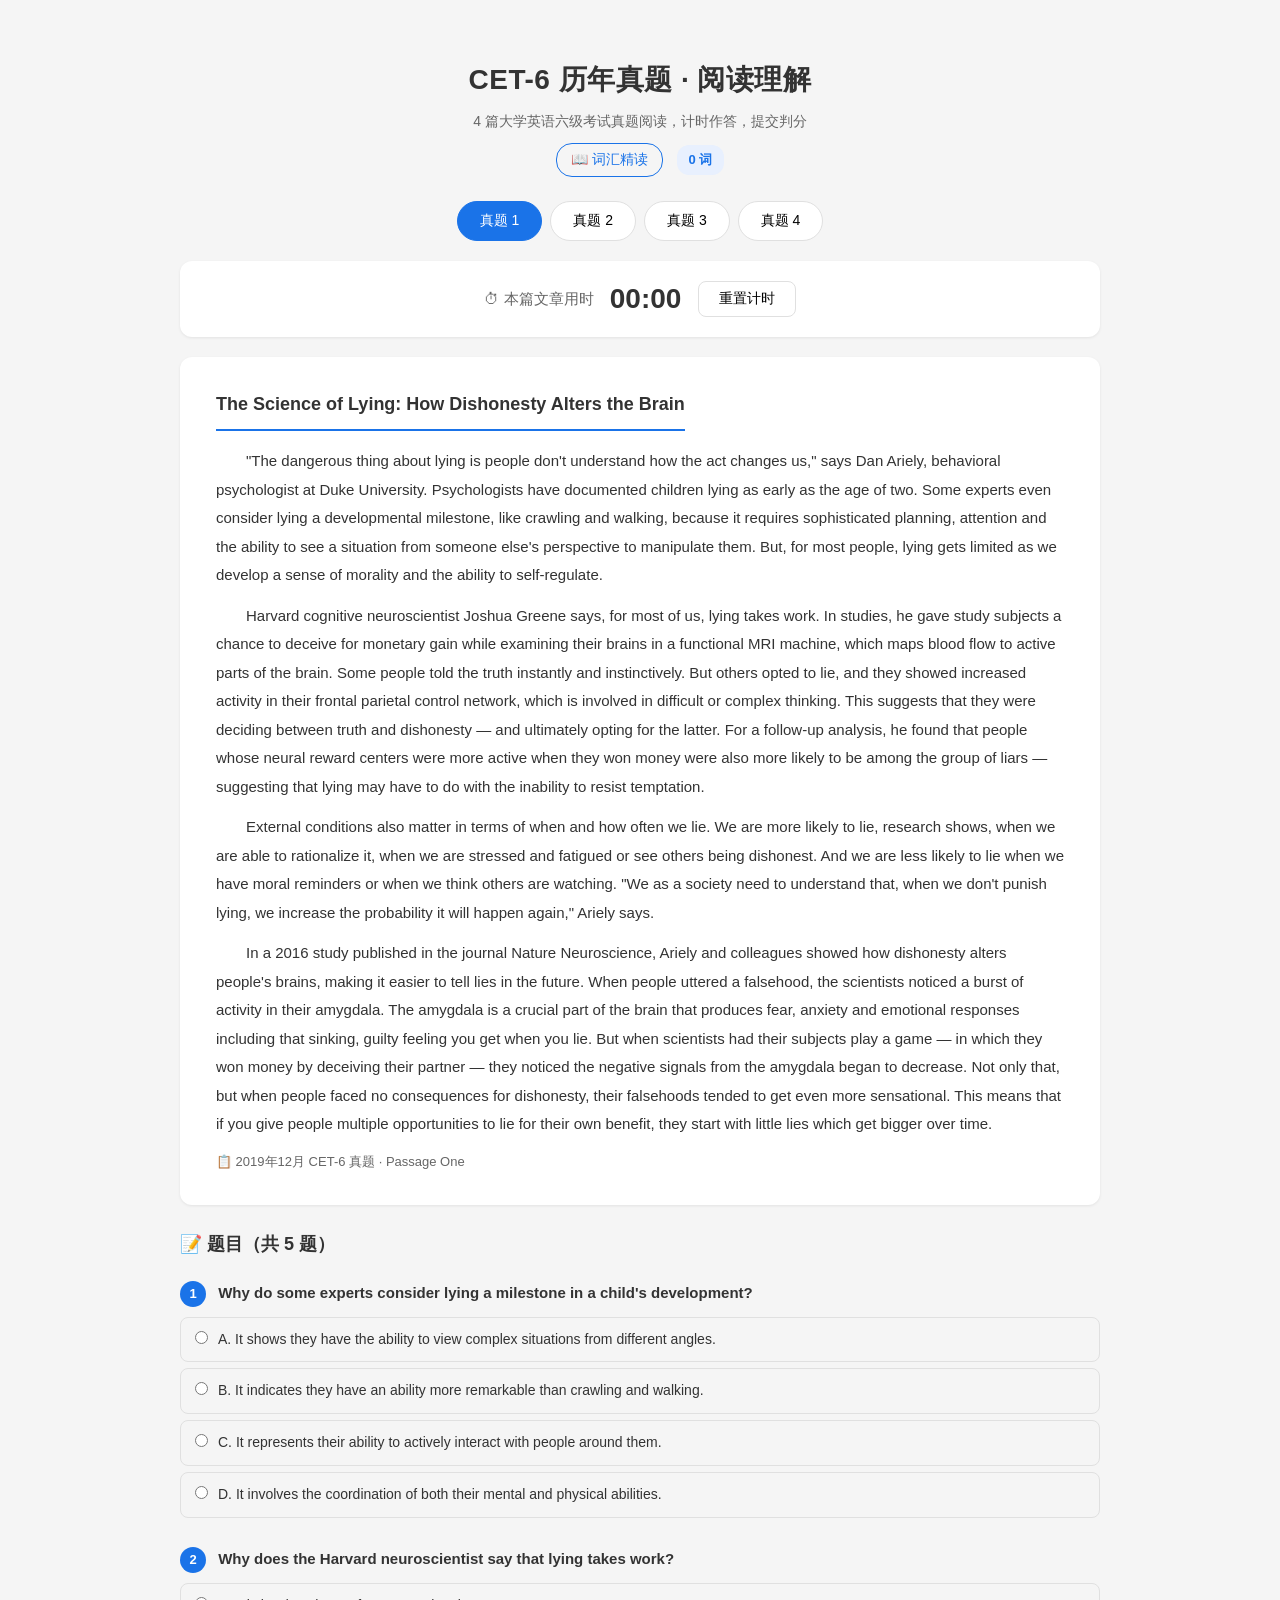
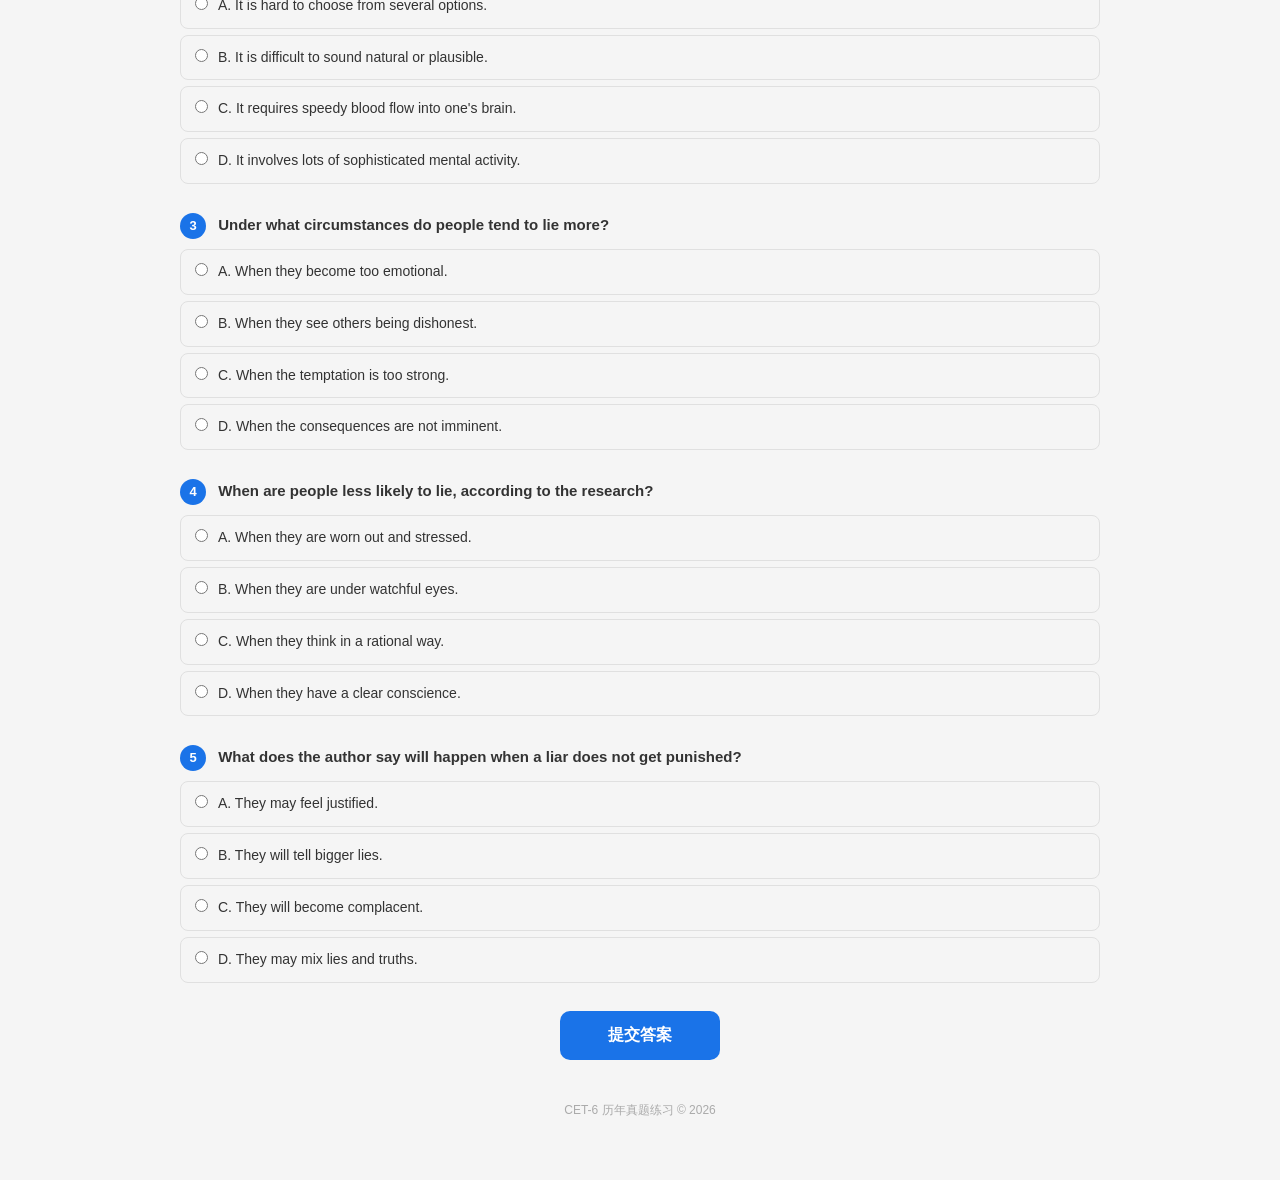
==== commit 4c9932ea: "添加 index.html 跳转页，修复 GitHub Pages 入口问题" ====
--- a/index.html
+++ b/index.html
@@ -2,1103 +2,10 @@
 <html lang="zh-CN">
 <head>
 <meta charset="UTF-8">
-<meta name="viewport" content="width=device-width, initial-scale=1.0">
-<title>CET-6 阅读理解练习</title>
-<link rel="stylesheet" href="common.css">
-<style>
-  :root {
-    --bg: #f5f5f5;
-    --card-bg: #ffffff;
-    --text: #333333;
-    --text-secondary: #666666;
-    --border: #e0e0e0;
-    --accent: #1a73e8;
-    --accent-hover: #1557b0;
-    --correct: #0d904f;
-    --wrong: #d93025;
-    --correct-bg: #e6f4ea;
-    --wrong-bg: #fce8e6;
-    --timer-bg: #fafafa;
-    --shadow: 0 1px 3px rgba(0,0,0,0.08);
-    --shadow-lg: 0 4px 16px rgba(0,0,0,0.12);
-    --accent-light: #e8f0fe;
-    --radius-sm: 8px;
-    --transition: 0.15s;
-  }
-
-  body {
-    font-family: -apple-system, BlinkMacSystemFont, "Segoe UI", "PingFang SC", "Hiragino Sans GB", "Microsoft YaHei", sans-serif;
-    background: var(--bg);
-    color: var(--text);
-    line-height: 1.7;
-    min-height: 100vh;
-  }
-
-  .container {
-    max-width: 960px;
-    margin: 0 auto;
-    padding: 24px 20px 60px;
-  }
-
-  /* Header */
-  .header {
-    text-align: center;
-    padding: 32px 0 24px;
-  }
-  .header h1 {
-    font-size: 28px;
-    font-weight: 700;
-    color: var(--text);
-    letter-spacing: 0.5px;
-  }
-  .header p {
-    color: var(--text-secondary);
-    margin-top: 6px;
-    font-size: 14px;
-  }
-
-  /* Passage Selector */
-  .passage-tabs {
-    display: flex;
-    gap: 8px;
-    margin-bottom: 20px;
-    flex-wrap: wrap;
-    justify-content: center;
-  }
-  .passage-tab {
-    padding: 10px 22px;
-    border: 1px solid var(--border);
-    border-radius: 20px;
-    background: var(--card-bg);
-    cursor: pointer;
-    font-size: 14px;
-    font-weight: 500;
-    transition: all 0.15s;
-    white-space: nowrap;
-  }
-  .passage-tab:hover { border-color: var(--accent); color: var(--accent); }
-  .passage-tab.active { background: var(--accent); color: #fff; border-color: var(--accent); }
-  .passage-tab.done { border-color: var(--correct); color: var(--correct); }
-  .passage-tab.done.active { background: var(--correct); color: #fff; border-color: var(--correct); }
-
-  /* Timer Bar */
-  .timer-bar {
-    display: flex;
-    align-items: center;
-    justify-content: center;
-    gap: 12px;
-    padding: 14px 20px;
-    background: var(--card-bg);
-    border-radius: 12px;
-    box-shadow: var(--shadow);
-    margin-bottom: 20px;
-    font-size: 15px;
-    color: var(--text-secondary);
-  }
-  .timer-bar .time {
-    font-size: 28px;
-    font-weight: 700;
-    color: var(--text);
-    font-variant-numeric: tabular-nums;
-    min-width: 80px;
-    text-align: center;
-  }
-  .timer-bar .time.warning { color: #e37400; }
-  .timer-bar .time.danger { color: var(--wrong); }
-  .timer-bar button {
-    padding: 8px 20px;
-    border: 1px solid var(--border);
-    border-radius: 8px;
-    background: var(--card-bg);
-    cursor: pointer;
-    font-size: 14px;
-    transition: all 0.15s;
-  }
-  .timer-bar button:hover { background: #f0f0f0; }
-  .timer-bar button.primary {
-    background: var(--accent);
-    color: #fff;
-    border-color: var(--accent);
-    font-weight: 600;
-  }
-  .timer-bar button.primary:hover { background: var(--accent-hover); }
-
-  /* Passage Card */
-  .card {
-    background: var(--card-bg);
-    border-radius: 12px;
-    box-shadow: var(--shadow);
-    padding: 32px 36px;
-    margin-bottom: 24px;
-  }
-  .card h2 {
-    font-size: 18px;
-    margin-bottom: 16px;
-    color: var(--text);
-    border-bottom: 2px solid var(--accent);
-    padding-bottom: 10px;
-    display: inline-block;
-  }
-  .passage-text {
-    font-size: 15px;
-    line-height: 1.9;
-    color: var(--text);
-  }
-  .passage-text p { margin-bottom: 12px; text-indent: 2em; }
-
-  /* Questions */
-  .questions-title {
-    font-size: 18px;
-    font-weight: 700;
-    margin-bottom: 20px;
-    color: var(--text);
-  }
-  .question {
-    margin-bottom: 28px;
-  }
-  .question .q-header {
-    font-size: 15px;
-    font-weight: 600;
-    margin-bottom: 10px;
-    color: var(--text);
-  }
-  .question .q-header .q-num {
-    display: inline-block;
-    width: 26px;
-    height: 26px;
-    line-height: 26px;
-    text-align: center;
-    background: var(--accent);
-    color: #fff;
-    border-radius: 50%;
-    font-size: 13px;
-    margin-right: 8px;
-    vertical-align: middle;
-  }
-  .options { list-style: none; }
-  .options li {
-    margin-bottom: 6px;
-  }
-  .options label {
-    display: flex;
-    align-items: flex-start;
-    padding: 10px 14px;
-    border: 1px solid var(--border);
-    border-radius: 8px;
-    cursor: pointer;
-    transition: all 0.12s;
-    font-size: 14px;
-  }
-  .options label:hover { background: #f8f9fa; border-color: #ccc; }
-  .options input[type="radio"] { margin-right: 10px; margin-top: 3px; flex-shrink: 0; accent-color: var(--accent); }
-  .options input[type="radio"]:checked + span { font-weight: 500; }
-
-  /* Answered states */
-  .options label.correct-answer {
-    border-color: var(--correct) !important;
-    background: var(--correct-bg) !important;
-  }
-  .options label.wrong-answer {
-    border-color: var(--wrong) !important;
-    background: var(--wrong-bg) !important;
-  }
-  .options label.user-wrong {
-    border-color: var(--wrong) !important;
-    background: var(--wrong-bg) !important;
-  }
-
-  /* Result badge */
-  .q-result {
-    display: inline-block;
-    font-size: 12px;
-    font-weight: 700;
-    margin-left: 8px;
-    padding: 2px 10px;
-    border-radius: 10px;
-  }
-  .q-result.correct { color: var(--correct); background: var(--correct-bg); }
-  .q-result.wrong { color: var(--wrong); background: var(--wrong-bg); }
-
-  /* Score Summary */
-  .score-summary {
-    display: none;
-    text-align: center;
-    padding: 28px;
-    margin-bottom: 24px;
-    background: var(--card-bg);
-    border-radius: 12px;
-    box-shadow: var(--shadow);
-  }
-  .score-summary.show { display: block; }
-  .score-summary .big-score {
-    font-size: 56px;
-    font-weight: 800;
-    line-height: 1;
-  }
-  .score-summary .big-score.good { color: var(--correct); }
-  .score-summary .big-score.ok { color: #e37400; }
-  .score-summary .big-score.bad { color: var(--wrong); }
-  .score-summary .meta {
-    margin-top: 8px;
-    color: var(--text-secondary);
-    font-size: 14px;
-  }
-  .score-summary .meta span { margin: 0 12px; }
-
-  .disabled-radio { pointer-events: none; }
-
-  .footer {
-    text-align: center;
-    color: #aaa;
-    font-size: 12px;
-    margin-top: 40px;
-  }
-
-  /* ── Header nav ── */
-  .header-nav {
-    margin-top: 10px;
-    display: flex;
-    align-items: center;
-    justify-content: center;
-    gap: 14px;
-  }
-  .header-nav a {
-    color: var(--accent);
-    text-decoration: none;
-    font-size: 14px;
-    font-weight: 500;
-    padding: 4px 14px;
-    border: 1px solid var(--accent);
-    border-radius: 16px;
-    transition: all 0.15s;
-  }
-  .header-nav a:hover { background: var(--accent); color: #fff; }
-  .vocab-badge {
-    background: #e8f0fe;
-    color: var(--accent);
-    font-size: 13px;
-    padding: 4px 12px;
-    border-radius: 12px;
-    font-weight: 600;
-  }
-
-  /* ── Vocab-marked words in passages ── */
-  .vocab-marked {
-    background: #fff9c4;
-    border-bottom: 1px dashed #f9a825;
-    cursor: pointer;
-    padding: 0 1px;
-    border-radius: 2px;
-    transition: background 0.15s;
-  }
-  .vocab-marked:hover { background: #fff176; }
-</style>
+<meta http-equiv="refresh" content="0;url=cet6-reading-exam.html">
+<title>CET-6 阅读练习</title>
 </head>
 <body>
-
-<div class="container">
-  <div class="header">
-    <h1>CET-6 阅读理解 · 计时练习</h1>
-    <p>完成每篇文章所有题目后提交，查看正确答案与用时</p>
-    <div class="header-nav">
-      <a href="cet6-vocabulary.html">📖 词汇精读</a>
-      <span class="vocab-badge" id="headerVocabCount">0 词</span>
-    </div>
-  </div>
-
-  <div class="passage-tabs" id="passageTabs"></div>
-
-  <div class="timer-bar">
-    <span>⏱ 本篇文章用时</span>
-    <span class="time" id="timer">00:00</span>
-    <button id="resetTimerBtn">重置计时</button>
-  </div>
-
-  <div id="passageArea"></div>
-
-  <div class="score-summary" id="scoreSummary">
-    <div class="big-score" id="bigScore">0/5</div>
-    <div class="meta">
-      正确率 <span id="accuracy">0%</span>
-      <span>|</span>
-      用时 <span id="timeUsed">00:00</span>
-    </div>
-  </div>
-
-  <div id="questionsArea"></div>
-
-  <div style="text-align:center; margin-top: 24px;" id="actionArea">
-    <button class="primary" id="submitBtn" style="
-      padding: 14px 48px;
-      background: var(--accent);
-      color: #fff;
-      border: none;
-      border-radius: 10px;
-      font-size: 16px;
-      font-weight: 700;
-      cursor: pointer;
-      transition: all 0.15s;
-    " onmouseover="this.style.background='var(--accent-hover)'" onmouseout="this.style.background='var(--accent)'">
-      提交答案
-    </button>
-  </div>
-
-  <div class="footer">CET-6 Reading Practice &copy; 2026</div>
-
-  <!-- Context Menu -->
-  <div class="context-menu" id="contextMenu">
-    <div class="menu-item" id="menuAddWord">➕ 添加到生词本</div>
-    <div class="menu-divider"></div>
-    <div class="menu-item" id="menuLookup">🔍 查词典 (必应)</div>
-  </div>
-
-  <!-- Toast -->
-  <div class="toast" id="toast"></div>
-</div>
-
-<script>
-// ==================== DATA ====================
-const passages = [
-  {
-    id: 1,
-    title: "The Future of Artificial Intelligence in Healthcare",
-    source: "选自 The Economist, 2025",
-    text: `
-      <p>Artificial intelligence is transforming healthcare in ways that were once confined to the realm of science fiction. From diagnostic algorithms that can detect cancer in medical images with greater accuracy than human radiologists, to predictive models that anticipate patient deterioration hours before it occurs, AI systems are increasingly being deployed across clinical settings.</p>
-      <p>The most promising applications lie not in replacing physicians, but in augmenting their capabilities. A study published in Nature Medicine in 2024 found that AI-assisted diagnoses were 23% more accurate than those made by doctors working alone, and 18% more accurate than AI systems operating independently. This synergy — where human judgment and machine precision combine — represents the true potential of medical AI.</p>
-      <p>However, significant barriers remain. The "black box" problem — where AI systems reach conclusions without being able to explain their reasoning — poses particular challenges in medicine, where clinical decisions require justification. Regulators in both the United States and the European Union have begun drafting frameworks that would require AI diagnostic tools to provide interpretable explanations for their outputs.</p>
-      <p>Data privacy presents another obstacle. Training effective medical AI requires vast datasets of patient records, yet healthcare data is among the most sensitive information. Federated learning — a technique where AI models are trained across multiple decentralized servers holding local data samples without exchanging them — has emerged as a potential solution, allowing hospitals to collaborate without compromising patient confidentiality.</p>
-      <p>Perhaps the most overlooked challenge is algorithmic bias. Several high-profile investigations have revealed that AI diagnostic tools perform significantly worse for minority populations, primarily because they were trained on datasets that underrepresent these groups. Addressing this will require not just technical fixes, but a fundamental rethinking of how medical data is collected and curated.</p>
-    `,
-    questions: [
-      {
-        id: 1,
-        stem: "According to the passage, what is the most promising aspect of AI in healthcare?",
-        options: [
-          "A. Replacing human physicians with AI diagnostic systems",
-          "B. Reducing the cost of medical treatment for patients",
-          "C. Combining human expertise with machine precision",
-          "D. Eliminating the need for medical data collection"
-        ],
-        answer: 2
-      },
-      {
-        id: 2,
-        stem: "The phrase \"black box\" problem (Paragraph 3) refers to the difficulty of ______.",
-        options: [
-          "A. protecting AI systems from cyber attacks",
-          "B. understanding how AI systems reach their conclusions",
-          "C. training AI models with limited computing resources",
-          "D. integrating AI into existing hospital infrastructure"
-        ],
-        answer: 1
-      },
-      {
-        id: 3,
-        stem: "What is federated learning designed to address?",
-        options: [
-          "A. The shortage of qualified medical professionals",
-          "B. The high cost of AI diagnostic equipment",
-          "C. The tension between data needs and privacy concerns",
-          "D. The lack of standardized medical protocols"
-        ],
-        answer: 2
-      },
-      {
-        id: 4,
-        stem: "What does the passage say about algorithmic bias in medical AI?",
-        options: [
-          "A. It has been largely resolved through recent technical improvements",
-          "B. It stems from underrepresentation of minority groups in training data",
-          "C. It affects all demographic groups equally across different systems",
-          "D. It is primarily a problem in European healthcare systems"
-        ],
-        answer: 1
-      },
-      {
-        id: 5,
-        stem: "What is the author's overall attitude toward AI in healthcare?",
-        options: [
-          "A. Highly skeptical and dismissive of its potential benefits",
-          "B. Cautiously optimistic, acknowledging both promise and challenges",
-          "C. Enthusiastically uncritical, ignoring potential drawbacks",
-          "D. Completely neutral, presenting only factual information"
-        ],
-        answer: 1
-      }
-    ]
-  },
-  {
-    id: 2,
-    title: "The Decline of Third Places and Modern Loneliness",
-    source: "选自 The Atlantic, 2025",
-    text: `
-      <p>In 1989, sociologist Ray Oldenburg coined the term "third place" to describe social surroundings separate from the two usual social environments of home ("first place") and the workplace ("second place"). These were places like cafes, barbershops, bookstores, pubs, and community centers — locations where people could gather informally, where conversation was the main activity, and where social leveling occurred regardless of status or class.</p>
-      <p>Three decades later, third places are in steep decline. The rise of e-commerce has shuttered independent bookstores and record shops. Streaming services have emptied movie theaters. Food delivery apps mean fewer people eat in restaurants. Even coffee shops — perhaps the most resilient third place — have increasingly become spaces where individuals sit alone with laptops, headphones on, functionally alone together.</p>
-      <p>The consequences of this decline extend far beyond nostalgia. Research from the Harvard Study of Adult Development, which has tracked participants for over 80 years, consistently identifies social connection as the single strongest predictor of happiness and longevity. A 2023 meta-analysis published in BMC Public Health found that individuals with strong social ties had a 50% higher likelihood of survival over the study periods compared to those with weaker connections — an effect comparable to quitting smoking.</p>
-      <p>What makes third places uniquely valuable is their informality. Unlike scheduled social activities — dinner parties, team sports, book clubs — third places require no planning, no invitations, and no obligation. You simply show up. This low barrier to entry makes them especially important for those who might otherwise struggle to maintain social connections: the elderly, newcomers to a city, remote workers, and people living alone.</p>
-      <p>Efforts to revive third places have met with mixed success. Some cities have invested in public plazas, community gardens, and pedestrian-friendly streets. Private initiatives, like the "Third Place Project" in Portland, Oregon, offer grants to small businesses that agree to host free community events. But experts argue that the deeper challenge is cultural: in an era of personalized entertainment, on-demand delivery, and digital communication, the simple act of showing up somewhere with no purpose other than being around others has come to feel almost radical.</p>
-    `,
-    questions: [
-      {
-        id: 1,
-        stem: "According to the passage, which of the following is a defining characteristic of a \"third place\"?",
-        options: [
-          "A. It requires membership or formal registration",
-          "B. It serves as an alternative to the workplace",
-          "C. It facilitates informal social interaction across social classes",
-          "D. It operates primarily as a commercial establishment"
-        ],
-        answer: 2
-      },
-      {
-        id: 2,
-        stem: "What does the Harvard study suggest about social connection?",
-        options: [
-          "A. It is less important for health than diet and exercise",
-          "B. It is strongly correlated with both happiness and lifespan",
-          "C. It primarily benefits older adults rather than younger people",
-          "D. It has become more important in the digital age"
-        ],
-        answer: 1
-      },
-      {
-        id: 3,
-        stem: "Why are third places described as having a \"low barrier to entry\"?",
-        options: [
-          "A. They are typically free of charge for all visitors",
-          "B. They require no advance planning, invitations, or obligations",
-          "C. They are legally required to be accessible to disabled people",
-          "D. They usually offer discounted services to regular customers"
-        ],
-        answer: 1
-      },
-      {
-        id: 4,
-        stem: "What does the author identify as the \"deeper challenge\" in reviving third places?",
-        options: [
-          "A. Insufficient government funding for public spaces",
-          "B. Resistance from commercial property developers",
-          "C. A cultural shift toward solitary, on-demand lifestyles",
-          "D. The declining population in urban areas"
-        ],
-        answer: 2
-      },
-      {
-        id: 5,
-        stem: "The author mentions coffee shops where people sit \"functionally alone together\" to illustrate ______.",
-        options: [
-          "A. the failure of modern architecture to promote socializing",
-          "B. the transformation of a traditional third place into a solitary space",
-          "C. the increasing popularity of remote work in urban areas",
-          "D. the economic pressures facing small business owners"
-        ],
-        answer: 1
-      }
-    ]
-  },
-  {
-    id: 3,
-    title: "The Psychology of Decision Fatigue",
-    source: "选自 Scientific American, 2024",
-    text: `
-      <p>In 2011, researchers at Ben-Gurion University analyzed over 1,100 parole decisions made by Israeli judges and discovered a striking pattern: prisoners who appeared early in the morning were granted parole about 65% of the time, while those who appeared late in the day were paroled at a rate near zero. The deciding factor, the researchers concluded, was not the severity of the crime or the prisoner's behavior, but the judges' mental fatigue.</p>
-      <p>This phenomenon, known as decision fatigue, describes the deteriorating quality of decisions made by an individual after a long session of decision-making. Each choice we make — from what to eat for breakfast to whether to approve a budget — depletes a finite cognitive resource. As this resource is exhausted, we begin to either make poor decisions or avoid making decisions altogether, defaulting to the path of least resistance.</p>
-      <p>The implications extend far beyond the courtroom. A study of consumer behavior found that shoppers who had already made numerous purchasing decisions performed worse on math tests and were more likely to choose sugary snacks over healthy alternatives. Similarly, executives who schedule important meetings for late afternoon may be unknowingly compromising their judgment on critical business decisions.</p>
-      <p>Not all decisions are equally draining. Research distinguishes between "deliberative" decisions, which require careful weighing of trade-offs, and "implemental" decisions, which simply involve executing a previously made choice. It's the former — the decisions that force us to compare options and anticipate consequences — that exact the heaviest cognitive toll.</p>
-      <p>Strategies for managing decision fatigue range from the individual to the institutional. On a personal level, establishing routines for low-stakes decisions (what to wear, what to eat) preserves cognitive resources for higher-stakes choices. Some organizations have restructured workflows so that critical decisions are made in the morning when mental energy is highest. Perhaps most effectively, leaders can reduce the total number of decisions they make by delegating, automating, or simply eliminating unnecessary choices — a practice Steve Jobs famously adopted by wearing the same outfit every day.</p>
-    `,
-    questions: [
-      {
-        id: 1,
-        stem: "What did the Israeli judges study reveal about parole decisions?",
-        options: [
-          "A. Judges became more lenient as the day progressed",
-          "B. The timing of the hearing strongly influenced the outcome",
-          "C. Prisoners with longer sentences were more likely to be paroled",
-          "D. Morning hearings involved more serious criminal cases"
-        ],
-        answer: 1
-      },
-      {
-        id: 2,
-        stem: "The passage suggests that when people experience decision fatigue, they tend to ______.",
-        options: [
-          "A. seek advice from others before making choices",
-          "B. make faster but equally accurate decisions",
-          "C. either make poor choices or avoid deciding altogether",
-          "D. become more analytical about their remaining options"
-        ],
-        answer: 2
-      },
-      {
-        id: 3,
-        stem: "What is the difference between \"deliberative\" and \"implemental\" decisions?",
-        options: [
-          "A. Deliberative decisions are made by groups, implemental by individuals",
-          "B. Deliberative decisions involve weighing trade-offs, implemental ones execute prior choices",
-          "C. Deliberative decisions are more common in business, implemental in daily life",
-          "D. Deliberative decisions are faster to make than implemental ones"
-        ],
-        answer: 1
-      },
-      {
-        id: 4,
-        stem: "The example of Steve Jobs wearing the same outfit every day demonstrates ______.",
-        options: [
-          "A. the importance of personal branding in leadership",
-          "B. a strategy to eliminate unnecessary daily decisions",
-          "C. the negative effects of decision fatigue on creativity",
-          "D. an unusual personal habit with no practical benefit"
-        ],
-        answer: 1
-      },
-      {
-        id: 5,
-        stem: "Which of the following best summarizes the main idea of the passage?",
-        options: [
-          "A. Judges should be required to take more breaks during working hours",
-          "B. Decision-making ability is a fixed trait that cannot be improved",
-          "C. The quality of decisions deteriorates with mental fatigue, but strategies exist to manage this",
-          "D. Important decisions should always be delegated to multiple people"
-        ],
-        answer: 2
-      }
-    ]
-  },
-  {
-    id: 4,
-    title: "Rewilding: Letting Nature Heal Itself",
-    source: "选自 National Geographic, 2025",
-    text: `
-      <p>In 1995, eight wolves were released into Yellowstone National Park after a 70-year absence. What happened next surprised even the ecologists who had lobbied for the reintroduction. The wolves not only controlled the elk population — which had been overgrazing the park's vegetation — but triggered a cascade of ecological changes that transformed the entire landscape. Riverbank trees regenerated, stabilizing eroding streams. Beavers returned, building dams that created wetland habitats. Bird species that had not been seen in decades reappeared.</p>
-      <p>This dramatic recovery exemplifies the philosophy of rewilding: the large-scale restoration of ecosystems to the point where nature can take care of itself. Unlike traditional conservation, which often focuses on preserving specific species or habitats in their current state, rewilding aims to restore natural processes — predation, migration, flooding, fire — and then step back.</p>
-      <p>Europe has emerged as an unexpected leader in rewilding. Since 2000, the continent has gained an area of wild land larger than Portugal, much of it on abandoned farmland. In Romania's Carpathian Mountains, the largest population of European bison — a species that nearly went extinct in the 1920s — now roams freely. In Croatia, the removal of dams along the Mrežnica River has revived fish populations and attracted tourists to what was a declining rural region.</p>
-      <p>Yet rewilding is not without controversy. Farmers in several European countries have protested the return of wolves, which occasionally prey on livestock. In Scotland, proposals to reintroduce lynx have faced fierce opposition from sheep farmers. Proponents argue that compensation schemes and improved livestock protection can mitigate these conflicts, but the tension between agricultural interests and ecological restoration remains a persistent challenge.</p>
-      <p>The most ambitious rewilding proposals go beyond individual species reintroduction. Pleistocene rewilding advocates for restoring ecosystems to their pre-human state by introducing proxy species — close relatives or ecological equivalents of extinct megafauna. A controversial proposal to introduce African elephants and lions to parts of the American Great Plains as proxies for mammoths and saber-toothed cats has been debated in conservation circles for decades. While most ecologists view such proposals as impractical and risky, they reflect a provocative question at the heart of the rewilding movement: how far back should we turn the ecological clock?</p>
-    `,
-    questions: [
-      {
-        id: 1,
-        stem: "What was an unexpected result of reintroducing wolves to Yellowstone?",
-        options: [
-          "A. The wolf population grew too quickly to be managed",
-          "B. The elk population migrated out of the park entirely",
-          "C. A chain of ecological improvements transformed the landscape",
-          "D. Tourism to the park declined due to safety concerns"
-        ],
-        answer: 2
-      },
-      {
-        id: 2,
-        stem: "How does rewilding differ from traditional conservation, according to the passage?",
-        options: [
-          "A. Rewilding focuses on individual species rather than entire ecosystems",
-          "B. Rewilding aims to restore natural processes and then let nature self-manage",
-          "C. Rewilding requires more ongoing human intervention than traditional methods",
-          "D. Rewilding is primarily concerned with preserving genetic diversity"
-        ],
-        answer: 1
-      },
-      {
-        id: 3,
-        stem: "What evidence does the passage provide of rewilding's success in Europe?",
-        options: [
-          "A. The complete elimination of human-wildlife conflicts",
-          "B. An increase in wild land area and the recovery of species like the European bison",
-          "C. The replacement of traditional farming with wildlife tourism",
-          "D. The reintroduction of large predators to every European country"
-        ],
-        answer: 1
-      },
-      {
-        id: 4,
-        stem: "What is the main source of opposition to rewilding mentioned in the passage?",
-        options: [
-          "A. Scientific skepticism about ecological theories",
-          "B. Lack of government funding for restoration projects",
-          "C. Conflicts with agricultural and farming interests",
-          "D. International disagreements over land ownership"
-        ],
-        answer: 2
-      },
-      {
-        id: 5,
-        stem: "The author mentions the proposal to introduce African elephants to the American Great Plains as an example of ______.",
-        options: [
-          "A. a practical and widely supported rewilding initiative",
-          "B. a controversial idea that pushes rewilding philosophy to its extreme",
-          "C. a successful case study in Pleistocene rewilding",
-          "D. the type of project most ecologists enthusiastically endorse"
-        ],
-        answer: 1
-      }
-    ]
-  }
-];
-
-// ==================== STATE ====================
-let currentPassageIdx = 0;
-let timers = passages.map(() => ({ seconds: 0, running: false, interval: null }));
-let submitted = passages.map(() => false);
-let userAnswers = passages.map(() => ({}));
-
-// ==================== RENDER ====================
-const passageTabs = document.getElementById('passageTabs');
-const passageArea = document.getElementById('passageArea');
-const questionsArea = document.getElementById('questionsArea');
-const timerEl = document.getElementById('timer');
-const submitBtn = document.getElementById('submitBtn');
-const scoreSummary = document.getElementById('scoreSummary');
-const actionArea = document.getElementById('actionArea');
-
-function renderTabs() {
-  passageTabs.innerHTML = passages.map((p, i) => {
-    let cls = 'passage-tab';
-    if (i === currentPassageIdx) cls += ' active';
-    if (submitted[i]) cls += ' done';
-    return `<button class="${cls}" data-idx="${i}">${submitted[i] ? '✓ ' : ''}文章 ${i + 1}</button>`;
-  }).join('');
-}
-
-function formatTime(seconds) {
-  const m = Math.floor(seconds / 60);
-  const s = seconds % 60;
-  return String(m).padStart(2, '0') + ':' + String(s).padStart(2, '0');
-}
-
-function renderPassage() {
-  const p = passages[currentPassageIdx];
-  passageArea.innerHTML = `
-    <div class="card">
-      <h2>${p.title}</h2>
-      <div class="passage-text">${p.text.trim()}</div>
-      <p style="margin-top:12px; color:var(--text-secondary); font-size:13px;">${p.source}</p>
-    </div>
-  `;
-}
-
-function renderQuestions() {
-  const p = passages[currentPassageIdx];
-  const saved = userAnswers[currentPassageIdx];
-  const done = submitted[currentPassageIdx];
-
-  if (done) {
-    // Show questions with correct/incorrect highlighting
-    questionsArea.innerHTML = `
-      <div class="questions-title">📝 题目（共 ${p.questions.length} 题）</div>
-      ${p.questions.map((q, qi) => {
-        const userAns = saved[q.id];
-        const correct = p.questions[qi].answer;
-        const isCorrect = userAns === correct;
-        return `
-          <div class="question">
-            <div class="q-header">
-              <span class="q-num">${qi + 1}</span>
-              ${q.stem}
-              <span class="q-result ${isCorrect ? 'correct' : 'wrong'}">${isCorrect ? '✓ 正确' : '✗ 错误'}</span>
-            </div>
-            <ul class="options disabled-radio">
-              ${q.options.map((opt, oi) => {
-                let cls = '';
-                if (oi === correct) cls = 'correct-answer';
-                if (oi === userAns && !isCorrect) cls = 'user-wrong';
-                return `
-                  <li>
-                    <label class="${cls}">
-                      <input type="radio" disabled ${oi === userAns ? 'checked' : ''}>
-                      <span>${opt}</span>
-                      ${oi === correct ? '<span style="margin-left:auto;font-weight:700;font-size:12px;color:var(--correct)">← 正确答案</span>' : ''}
-                    </label>
-                  </li>`;
-              }).join('')}
-            </ul>
-          </div>`;
-      }).join('')}
-    `;
-    submitBtn.textContent = '重新作答';
-    submitBtn.style.display = 'inline-block';
-  } else {
-    questionsArea.innerHTML = `
-      <div class="questions-title">📝 题目（共 ${p.questions.length} 题）</div>
-      ${p.questions.map((q, qi) => `
-        <div class="question">
-          <div class="q-header">
-            <span class="q-num">${qi + 1}</span>
-            ${q.stem}
-          </div>
-          <ul class="options">
-            ${q.options.map((opt, oi) => `
-              <li>
-                <label>
-                  <input type="radio" name="q${q.id}" value="${oi}" ${saved[q.id] === oi ? 'checked' : ''} data-qid="${q.id}" data-oidx="${oi}">
-                  <span>${opt}</span>
-                </label>
-              </li>`).join('')}
-          </ul>
-        </div>
-      `).join('')}
-    `;
-    submitBtn.textContent = '提交答案';
-    submitBtn.style.display = 'inline-block';
-
-    // Attach event listeners to radio buttons
-    questionsArea.querySelectorAll('input[type="radio"]').forEach(radio => {
-      radio.addEventListener('change', function() {
-        const qid = parseInt(this.dataset.qid);
-        const oidx = parseInt(this.dataset.oidx);
-        userAnswers[currentPassageIdx][qid] = oidx;
-      });
-    });
-  }
-}
-
-function updateTimerDisplay() {
-  const s = timers[currentPassageIdx].seconds;
-  timerEl.textContent = formatTime(s);
-  timerEl.className = 'time';
-  if (s > 900) timerEl.classList.add('danger');      // > 15 min
-  else if (s > 600) timerEl.classList.add('warning'); // > 10 min
-}
-
-function renderScore() {
-  if (!submitted[currentPassageIdx]) {
-    scoreSummary.classList.remove('show');
-    return;
-  }
-  const p = passages[currentPassageIdx];
-  const saved = userAnswers[currentPassageIdx];
-  let correct = 0;
-  p.questions.forEach(q => {
-    if (saved[q.id] === q.answer) correct++;
-  });
-  const total = p.questions.length;
-  const pct = Math.round((correct / total) * 100);
-
-  scoreSummary.classList.add('show');
-  const big = document.getElementById('bigScore');
-  big.textContent = correct + '/' + total;
-  big.className = 'big-score ' + (pct >= 80 ? 'good' : pct >= 60 ? 'ok' : 'bad');
-  document.getElementById('accuracy').textContent = pct + '%';
-  document.getElementById('timeUsed').textContent = formatTime(timers[currentPassageIdx].seconds);
-}
-
-function renderAll() {
-  renderTabs();
-  renderPassage();
-  renderQuestions();
-  updateTimerDisplay();
-  renderScore();
-}
-
-// ==================== TIMER ====================
-function startTimer(idx) {
-  if (timers[idx].running) return;
-  timers[idx].running = true;
-  timers[idx].interval = setInterval(() => {
-    timers[idx].seconds++;
-    if (idx === currentPassageIdx) updateTimerDisplay();
-  }, 1000);
-}
-
-function stopTimer(idx) {
-  timers[idx].running = false;
-  if (timers[idx].interval) {
-    clearInterval(timers[idx].interval);
-    timers[idx].interval = null;
-  }
-}
-
-function resetTimer() {
-  stopTimer(currentPassageIdx);
-  timers[currentPassageIdx].seconds = 0;
-  updateTimerDisplay();
-  if (!submitted[currentPassageIdx]) startTimer(currentPassageIdx);
-}
-
-// ==================== ACTIONS ====================
-function switchPassage(idx) {
-  if (idx === currentPassageIdx) return;
-  stopTimer(currentPassageIdx);
-  currentPassageIdx = idx;
-  if (!submitted[currentPassageIdx]) startTimer(currentPassageIdx);
-  renderAll();
-  window.scrollTo({ top: 0, behavior: 'smooth' });
-}
-
-function submitPassage() {
-  const p = passages[currentPassageIdx];
-  if (submitted[currentPassageIdx]) {
-    // Re-do: clear submission
-    submitted[currentPassageIdx] = false;
-    userAnswers[currentPassageIdx] = {};
-    timers[currentPassageIdx].seconds = 0;
-    renderAll();
-    startTimer(currentPassageIdx);
-    return;
-  }
-
-  // Check all questions answered
-  const saved = userAnswers[currentPassageIdx];
-  const unanswered = p.questions.filter(q => saved[q.id] === undefined);
-  if (unanswered.length > 0) {
-    alert(`还有 ${unanswered.length} 道题未作答，请完成所有题目后再提交。`);
-    return;
-  }
-
-  submitted[currentPassageIdx] = true;
-  stopTimer(currentPassageIdx);
-  renderAll();
-  window.scrollTo({ top: 0, behavior: 'smooth' });
-
-  // Update memory: save progress
-  saveProgress();
-}
-
-// ==================== PERSISTENCE ====================
-function saveProgress() {
-  const data = {
-    submitted,
-    userAnswers,
-    timers: timers.map(t => ({ seconds: t.seconds })),
-    currentPassageIdx
-  };
-  localStorage.setItem('cet6-reading-progress', JSON.stringify(data));
-}
-
-function loadProgress() {
-  try {
-    const raw = localStorage.getItem('cet6-reading-progress');
-    if (!raw) return;
-    const data = JSON.parse(raw);
-    if (data.submitted) submitted = data.submitted;
-    if (data.userAnswers) userAnswers = data.userAnswers;
-    if (data.timers) data.timers.forEach((t, i) => { if (timers[i]) timers[i].seconds = t.seconds || 0; });
-    if (data.currentPassageIdx !== undefined) currentPassageIdx = data.currentPassageIdx;
-  } catch (e) { /* ignore corrupt data */ }
-}
-
-// ==================== EVENTS ====================
-passageTabs.addEventListener('click', function(e) {
-  const tab = e.target.closest('.passage-tab');
-  if (!tab) return;
-  const idx = parseInt(tab.dataset.idx);
-  switchPassage(idx);
-});
-
-submitBtn.addEventListener('click', submitPassage);
-document.getElementById('resetTimerBtn').addEventListener('click', resetTimer);
-
-// Keyboard shortcuts
-document.addEventListener('keydown', function(e) {
-  if (e.ctrlKey && e.key === 'Enter') {
-    e.preventDefault();
-    submitPassage();
-  }
-});
-
-// ==================== VOCABULARY INTEGRATION ====================
-const VOCAB_KEY = 'cet6_vocabulary';
-let vocabStore = {};
-
-function loadVocabStore() {
-  try {
-    vocabStore = JSON.parse(localStorage.getItem(VOCAB_KEY)) || {};
-  } catch (e) { vocabStore = {}; }
-}
-
-function saveVocabStore() {
-  localStorage.setItem(VOCAB_KEY, JSON.stringify(vocabStore));
-}
-
-function addVocabWord(word, article) {
-  const key = word.toLowerCase();
-  if (vocabStore[key]) {
-    showToast(`"${word}" 已在生词本中`);
-    return false;
-  }
-  vocabStore[key] = {
-    word: word,
-    note: '',
-    article: article || '阅读',
-    addedAt: new Date().toISOString()
-  };
-  saveVocabStore();
-  highlightVocabInPassage();
-  updateVocabBadge();
-  showToast(`已添加 "${word}" → 生词本`);
-  return true;
-}
-
-function removeVocabWord(word) {
-  const key = word.toLowerCase();
-  if (vocabStore[key]) {
-    delete vocabStore[key];
-    saveVocabStore();
-    renderPassage();  // re-render to remove highlights
-    renderQuestions();
-    if (submitted[currentPassageIdx]) {
-      // Keep showing results
-    }
-    updateVocabBadge();
-    showToast(`已移除 "${word}"`);
-  }
-}
-
-function updateVocabBadge() {
-  const count = Object.keys(vocabStore).length;
-  const badge = document.getElementById('headerVocabCount');
-  if (badge) badge.textContent = count + ' 词';
-}
-
-// ── Right-click word detection (same logic as vocabulary page) ──
-function getWordAtPoint(e) {
-  let range;
-  if (document.caretPositionFromPoint) {
-    const pos = document.caretPositionFromPoint(e.clientX, e.clientY);
-    if (pos && pos.offsetNode && pos.offsetNode.nodeType === Node.TEXT_NODE) {
-      range = document.createRange();
-      range.setStart(pos.offsetNode, pos.offset);
-      range.setEnd(pos.offsetNode, pos.offset);
-    }
-  } else if (document.caretRangeFromPoint) {
-    range = document.caretRangeFromPoint(e.clientX, e.clientY);
-  }
-  if (!range) return '';
-  const textNode = range.startContainer;
-  const offset = range.startOffset;
-  const text = textNode.textContent;
-  if (!text) return '';
-  let start = offset, end = offset;
-  while (start > 0 && /\w/.test(text[start - 1])) start--;
-  while (end < text.length && /\w/.test(text[end])) end++;
-  const word = text.slice(start, end).trim();
-  if (word.length < 2 || word.length > 40) return '';
-  if (!/[a-zA-Z]/.test(word)) return '';
-  return word;
-}
-
-// ── Context Menu ──
-let contextWord = '';
-const ctxMenu = document.getElementById('contextMenu');
-
-document.addEventListener('contextmenu', function(e) {
-  const passageEl = e.target.closest('.passage-text');
-  if (!passageEl) { ctxMenu.style.display = 'none'; return; }
-  const word = getWordAtPoint(e);
-  if (!word) { ctxMenu.style.display = 'none'; return; }
-  e.preventDefault();
-  contextWord = word;
-
-  // Update menu item text based on whether word is already in vocab
-  const addItem = document.getElementById('menuAddWord');
-  if (vocabStore[word.toLowerCase()]) {
-    addItem.textContent = '✕ 从生词本移除';
-  } else {
-    addItem.textContent = '➕ 添加到生词本';
-  }
-
-  ctxMenu.style.display = 'block';
-  ctxMenu.style.left = e.clientX + 'px';
-  ctxMenu.style.top = e.clientY + 'px';
-  const rect = ctxMenu.getBoundingClientRect();
-  if (rect.right > window.innerWidth) ctxMenu.style.left = (e.clientX - rect.width) + 'px';
-  if (rect.bottom > window.innerHeight) ctxMenu.style.top = (e.clientY - rect.height) + 'px';
-});
-
-document.addEventListener('click', function(e) {
-  if (!ctxMenu.contains(e.target)) ctxMenu.style.display = 'none';
-});
-
-document.getElementById('menuAddWord').addEventListener('click', function() {
-  ctxMenu.style.display = 'none';
-  if (vocabStore[contextWord.toLowerCase()]) {
-    removeVocabWord(contextWord);
-  } else {
-    const p = passages[currentPassageIdx];
-    addVocabWord(contextWord, '阅读P' + (currentPassageIdx + 1));
-  }
-});
-
-document.getElementById('menuLookup').addEventListener('click', function() {
-  ctxMenu.style.display = 'none';
-  window.open('https://cn.bing.com/dict/search?q=' + encodeURIComponent(contextWord), '_blank');
-});
-
-// ── Highlight vocab words in current passage ──
-function highlightVocabInPassage() {
-  const words = Object.keys(vocabStore);
-  if (words.length === 0) return;
-
-  const passageText = document.querySelector('.passage-text');
-  if (!passageText) return;
-
-  // Walk text nodes and wrap vocab words in spans
-  const walker = document.createTreeWalker(passageText, NodeFilter.SHOW_TEXT, null, false);
-  const textNodes = [];
-  while (walker.nextNode()) textNodes.push(walker.currentNode);
-
-  // Sort by length descending so longer words match first
-  const sorted = words.slice().sort((a, b) => b.length - a.length);
-  const escaped = sorted.map(w => w.replace(/[.*+?^${}()|[\]\\]/g, '\\$&'));
-  const regex = new RegExp('\\b(' + escaped.join('|') + ')\\b', 'gi');
-
-  textNodes.forEach(node => {
-    // Skip nodes inside our own vocab-marked spans (check parent)
-    if (node.parentNode.classList && node.parentNode.classList.contains('vocab-marked')) return;
-
-    const text = node.textContent;
-    regex.lastIndex = 0;
-    if (!regex.test(text)) return;
-
-    regex.lastIndex = 0;
-    const fragment = document.createDocumentFragment();
-    let lastIndex = 0, match;
-    while ((match = regex.exec(text)) !== null) {
-      if (match.index > lastIndex) {
-        fragment.appendChild(document.createTextNode(text.slice(lastIndex, match.index)));
-      }
-      const span = document.createElement('span');
-      span.className = 'vocab-marked';
-      span.textContent = match[0];
-      const note = vocabStore[match[0].toLowerCase()]?.note;
-      span.title = note || '已收藏到生词本';
-      span.dataset.word = match[0];
-      fragment.appendChild(span);
-      lastIndex = regex.lastIndex;
-    }
-    if (lastIndex < text.length) {
-      fragment.appendChild(document.createTextNode(text.slice(lastIndex)));
-    }
-    node.parentNode.replaceChild(fragment, node);
-  });
-}
-
-// ── Toast ──
-let toastTimer = null;
-function showToast(msg) {
-  const toast = document.getElementById('toast');
-  if (!toast) return;
-  if (toastTimer) clearTimeout(toastTimer);
-  toast.textContent = msg;
-  toast.classList.add('show');
-  toastTimer = setTimeout(() => toast.classList.remove('show'), 2200);
-}
-
-// ── Patch renderPassage to auto-highlight vocab words ──
-const origRenderPassage = renderPassage;
-renderPassage = function() {
-  origRenderPassage();
-  highlightVocabInPassage();
-};
-
-// ==================== INIT ====================
-loadVocabStore();
-loadProgress();
-updateVocabBadge();
-startTimer(currentPassageIdx);
-renderAll();
-</script>
-
+<p>正在跳转… <a href="cet6-reading-exam.html">点击进入 CET-6 阅读练习</a></p>
 </body>
 </html>
